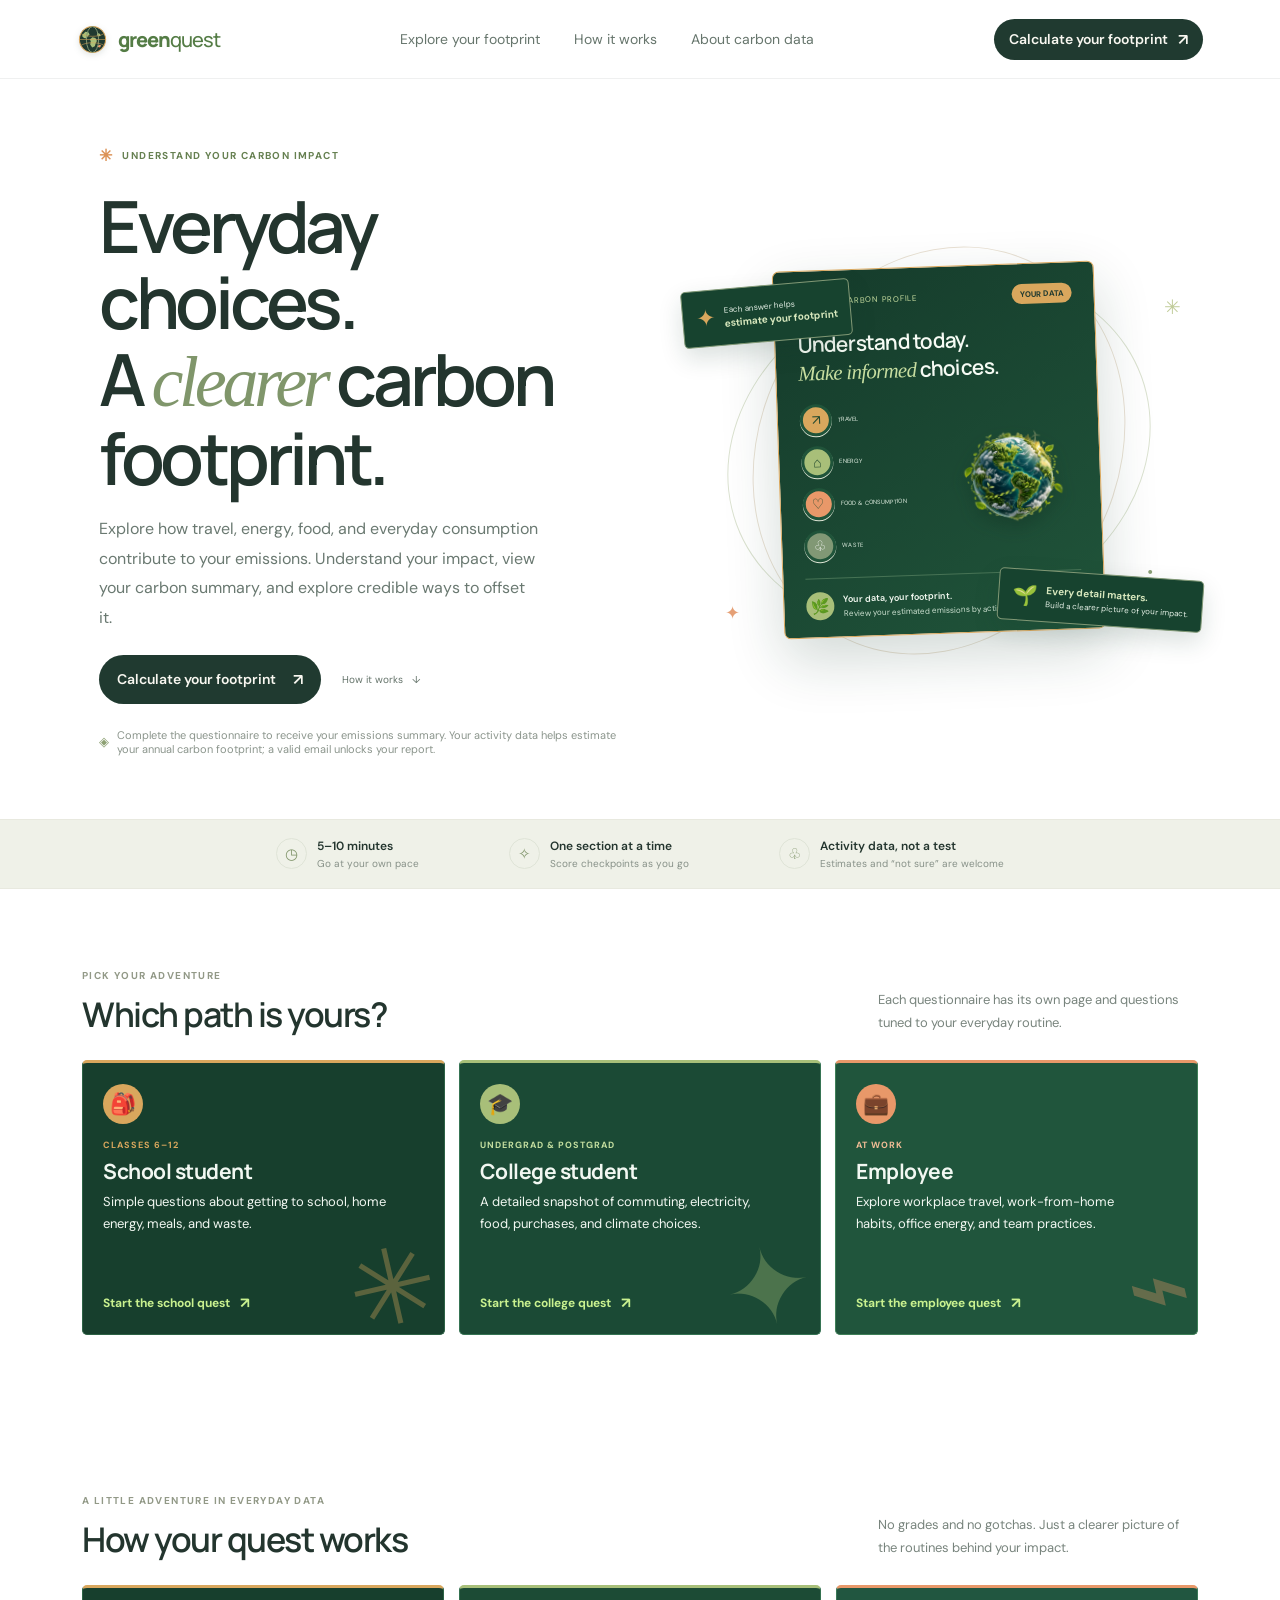
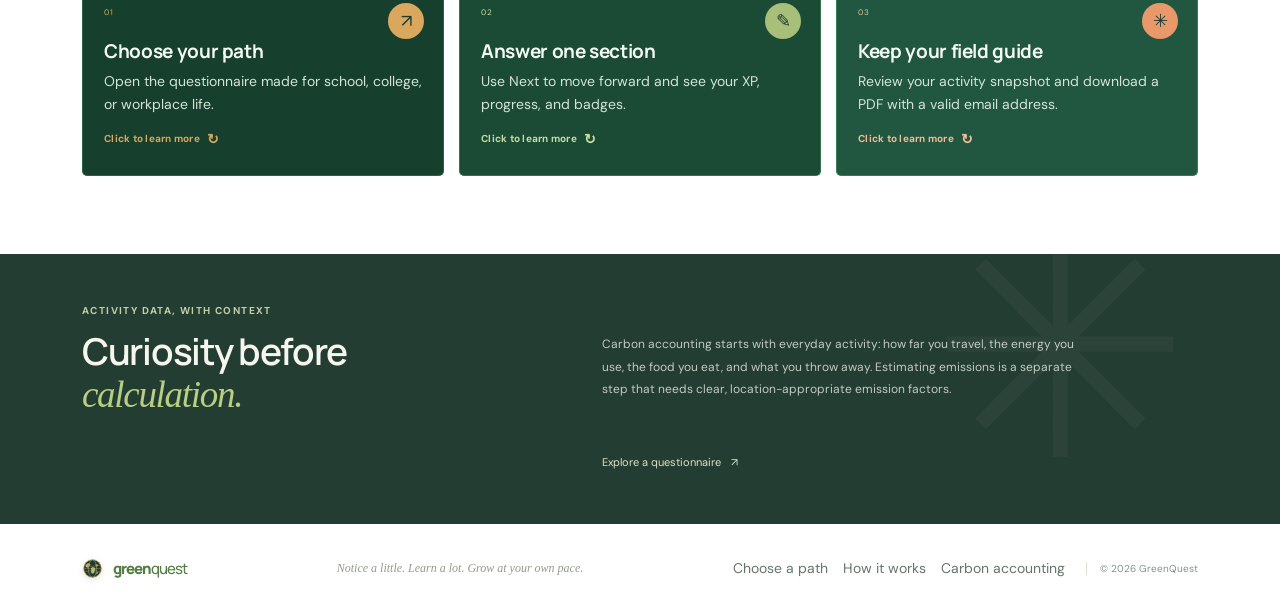
==== index.html @ f72f17bc "Initial GreenQuest website" ====
<!doctype html>
<html lang="en">
  <head>
    <meta charset="UTF-8" />
    <meta name="viewport" content="width=device-width, initial-scale=1.0" />
    <meta name="theme-color" content="#ffffff" />
    <meta name="description" content="Explore your everyday climate habits with a gamified carbon accounting questionnaire for students and employees." />
    <title>GreenQuest — pick your path</title>
    <link rel="preconnect" href="https://fonts.googleapis.com" />
    <link rel="preconnect" href="https://fonts.gstatic.com" crossorigin />
    <link href="https://fonts.googleapis.com/css2?family=DM+Sans:wght@400;500;600;700&family=Manrope:wght@400;500;600;700;800&display=swap" rel="stylesheet" />
    <link rel="stylesheet" href="styles.css" />
  </head>
  <body>
    <header class="site-header">
      <a class="brand" href="#home" aria-label="GreenQuest home"><span class="brand-mark" aria-hidden="true"><svg class="brand-earth" viewBox="0 0 36 36" focusable="false"><circle cx="18" cy="18" r="15.2" fill="#203a30" stroke="#d9a75d" stroke-width="1.2"/><path d="M6.3 12.5 9.8 9l3.4.6 1.5 2.6-2.1 1.7-1.4 3-3.1-.5-2.1-2.2zM15.1 17.8l2.8-2.5 3.5 1 1.8 3.4-1.3 2.2-1.2 4-3.1 1.3-2.3-3.3.7-3.2zM23.6 10.4l2.9.9 1 2.4-2.5.8-1.8-1.7z" fill="#a8bf79"/><path d="m25.1 24.1 2.9.6-1.2 2.5-2.8-.4z" fill="#e89869"/><ellipse cx="18" cy="18" rx="7.1" ry="15" fill="none" stroke="#819875" stroke-width="1.15"/><path d="M3 18h30M5.1 11.6c7.9 3.6 17.9 3.6 25.8 0M5.1 24.4c7.9-3.6 17.9-3.6 25.8 0" fill="none" stroke="#d9a75d" stroke-width=".8" opacity=".78"/></svg></span><span>green<span class="brand-light">quest</span></span></a>
      <button class="menu-toggle" type="button" aria-label="Open menu" aria-expanded="false"><span></span><span></span></button>
      <nav class="main-nav" aria-label="Main navigation"><a href="#paths">Explore your footprint</a><a href="#how-it-works">How it works</a><a href="#about-data">About carbon data</a></nav>
      <a class="button button-dark button-small header-cta" href="#paths">Calculate your footprint <span aria-hidden="true">↗</span></a>
    </header>

    <main id="home">
      <section class="hero section-wrap">
        <div class="hero-copy">
          <div class="eyebrow"><span class="eyebrow-spark">✳</span> UNDERSTAND YOUR CARBON IMPACT</div>
          <h1>Everyday choices.<br />A <span>clearer</span> carbon footprint.</h1>
          <p class="hero-description">Explore how travel, energy, food, and everyday consumption contribute to your emissions. Understand your impact, view your carbon summary, and explore credible ways to offset it.</p>
          <div class="hero-actions"><a class="button button-dark" href="#paths">Calculate your footprint <span aria-hidden="true">↗</span></a><a class="text-link" href="#how-it-works">How it works <span aria-hidden="true">↓</span></a></div>
          <div class="privacy-note"><span aria-hidden="true">◈</span><span>Complete the questionnaire to receive your emissions summary. Your activity data helps estimate your annual carbon footprint; a valid email unlocks your report.</span></div>
        </div>
        <div class="hero-art" aria-label="GreenQuest carbon profile with a green Earth illustration">
          <div class="art-orbit orbit-one"></div><div class="art-orbit orbit-two"></div>
          <div class="quest-preview">
            <div class="preview-top"><span class="preview-level"><span class="level-icon">✳</span> YOUR CARBON PROFILE</span><span class="preview-xp">YOUR DATA</span></div>
            <div class="preview-title">Understand today.<br /><em>Make informed</em> choices.</div>
            <div class="preview-map"><img class="hero-earth-image" src="assets/greenquest-earth-footprint.png" alt="A green Earth with a trail of leaf-shaped footprints" /><div class="map-line"></div><div class="map-stop stop-one"><span>↗</span><small>TRAVEL</small></div><div class="map-stop stop-two"><span>⌂</span><small>ENERGY</small></div><div class="map-stop stop-three"><span>♡</span><small>FOOD & CONSUMPTION</small></div><div class="map-stop stop-four"><span>♧</span><small>WASTE</small></div></div>
            <div class="preview-footer"><span class="preview-avatar">🌿</span><span><strong>Your data, your footprint.</strong><small>Review your estimated emissions by activity.</small></span><span class="preview-arrow">→</span></div>
          </div>
          <div class="floating-note note-top"><span class="note-spark">✦</span><span>Each answer helps<br /><strong>estimate your footprint</strong></span></div>
          <div class="floating-note note-bottom"><span class="note-leaf">🌱</span><span><strong>Every detail matters.</strong><br />Build a clearer picture of your impact.</span></div>
          <span class="art-star star-a">✳</span><span class="art-star star-b">✦</span><span class="art-star star-c">·</span>
        </div>
      </section>

      <section class="quick-facts"><div><span class="fact-icon">◷</span><span><strong>5–10 minutes</strong><small>Go at your own pace</small></span></div><div><span class="fact-icon">✧</span><span><strong>One section at a time</strong><small>Score checkpoints as you go</small></span></div><div><span class="fact-icon">♧</span><span><strong>Activity data, not a test</strong><small>Estimates and “not sure” are welcome</small></span></div></section>

      <section class="audience-section section-wrap" id="paths">
        <div class="section-heading"><div><div class="eyebrow eyebrow-muted">PICK YOUR ADVENTURE</div><h2>Which path is yours?</h2></div><p>Each questionnaire has its own page and questions tuned to your everyday routine.</p></div>
        <div class="audience-grid">
          <a class="audience-card audience-school" href="school.html"><span class="audience-icon">🎒</span><span class="audience-kicker">CLASSES 6–12</span><h3>School student</h3><p>Simple questions about getting to school, home energy, meals, and waste.</p><span class="audience-link">Start the school quest <b>↗</b></span><span class="audience-doodle">✳</span></a>
          <a class="audience-card audience-college" href="college.html"><span class="audience-icon">🎓</span><span class="audience-kicker">UNDERGRAD & POSTGRAD</span><h3>College student</h3><p>A detailed snapshot of commuting, electricity, food, purchases, and climate choices.</p><span class="audience-link">Start the college quest <b>↗</b></span><span class="audience-doodle">✦</span></a>
          <a class="audience-card audience-employee" href="employee.html"><span class="audience-icon">💼</span><span class="audience-kicker">AT WORK</span><h3>Employee</h3><p>Explore workplace travel, work-from-home habits, office energy, and team practices.</p><span class="audience-link">Start the employee quest <b>↗</b></span><span class="audience-doodle">⌁</span></a>
        </div>
        
      </section>

      <section class="how-section section-wrap" id="how-it-works">
        <div class="section-heading"><div><div class="eyebrow eyebrow-muted">A LITTLE ADVENTURE IN EVERYDAY DATA</div><h2>How your quest works</h2></div><p>No grades and no gotchas. Just a clearer picture of the routines behind your impact.</p></div>
        <div class="how-grid"><button class="how-card" type="button" aria-expanded="false" aria-label="Choose your path. Show more details." data-front-label="Choose your path. Show more details." data-back-label="Choose your path. Return to overview."><span class="how-card-inner"><span class="how-card-face how-card-front"><span class="how-number">01</span><span class="how-illustration how-transport">↗</span><strong class="how-card-title">Choose your path</strong><span class="how-card-description">Open the questionnaire made for school, college, or workplace life.</span><span class="how-card-hint">Click to learn more <b aria-hidden="true">↻</b></span></span><span class="how-card-face how-card-back" aria-hidden="true"><span class="how-number">01 · YOUR ROUTE</span><strong class="how-card-title">A quest for your routine</strong><span class="how-card-description">Choose the school, college, or employee path that fits you. Each one uses examples from that part of everyday life.</span><span class="how-card-hint">Click to flip back <b aria-hidden="true">↻</b></span></span></span></button><button class="how-card" type="button" aria-expanded="false" aria-label="Answer one section. Show more details." data-front-label="Answer one section. Show more details." data-back-label="Answer one section. Return to overview."><span class="how-card-inner"><span class="how-card-face how-card-front"><span class="how-number">02</span><span class="how-illustration how-data">✎</span><strong class="how-card-title">Answer one section</strong><span class="how-card-description">Use Next to move forward and see your XP, progress, and badges.</span><span class="how-card-hint">Click to learn more <b aria-hidden="true">↻</b></span></span><span class="how-card-face how-card-back" aria-hidden="true"><span class="how-number">02 · YOUR PACE</span><strong class="how-card-title">One step at a time</strong><span class="how-card-description">Answer a section, then press Next to see your progress and XP. Estimates and “not sure” answers are welcome.</span><span class="how-card-hint">Click to flip back <b aria-hidden="true">↻</b></span></span></span></button><button class="how-card" type="button" aria-expanded="false" aria-label="Keep your field guide. Show more details." data-front-label="Keep your field guide. Show more details." data-back-label="Keep your field guide. Return to overview."><span class="how-card-inner"><span class="how-card-face how-card-front"><span class="how-number">03</span><span class="how-illustration how-badge">✳</span><strong class="how-card-title">Keep your field guide</strong><span class="how-card-description">Review your activity snapshot and download a PDF with a valid email address.</span><span class="how-card-hint">Click to learn more <b aria-hidden="true">↻</b></span></span><span class="how-card-face how-card-back" aria-hidden="true"><span class="how-number">03 · YOUR SUMMARY</span><strong class="how-card-title">Your answers, in one place</strong><span class="how-card-description">Review your section details, tracked emissions subtotal, and GreenQuest badge. Enter a valid email in the final section to unlock the PDF download.</span><span class="how-card-hint">Click to flip back <b aria-hidden="true">↻</b></span></span></span></button></div>
      </section>

      <section class="why-section" id="about-data"><div class="why-inner section-wrap"><div><div class="eyebrow eyebrow-light">ACTIVITY DATA, WITH CONTEXT</div><h2>Curiosity before<br /><em>calculation.</em></h2></div><p>Carbon accounting starts with everyday activity: how far you travel, the energy you use, the food you eat, and what you throw away. Estimating emissions is a separate step that needs clear, location-appropriate emission factors.</p><a class="why-link" href="school.html">Explore a questionnaire <span>↗</span></a></div></section>
    </main>

    <footer class="site-footer"><a class="brand footer-brand" href="#home"><span class="brand-mark" aria-hidden="true"><svg class="brand-earth" viewBox="0 0 36 36" focusable="false"><circle cx="18" cy="18" r="15.2" fill="#203a30" stroke="#d9a75d" stroke-width="1.2"/><path d="M6.3 12.5 9.8 9l3.4.6 1.5 2.6-2.1 1.7-1.4 3-3.1-.5-2.1-2.2zM15.1 17.8l2.8-2.5 3.5 1 1.8 3.4-1.3 2.2-1.2 4-3.1 1.3-2.3-3.3.7-3.2zM23.6 10.4l2.9.9 1 2.4-2.5.8-1.8-1.7z" fill="#a8bf79"/><path d="m25.1 24.1 2.9.6-1.2 2.5-2.8-.4z" fill="#e89869"/><ellipse cx="18" cy="18" rx="7.1" ry="15" fill="none" stroke="#819875" stroke-width="1.15"/><path d="M3 18h30M5.1 11.6c7.9 3.6 17.9 3.6 25.8 0M5.1 24.4c7.9-3.6 17.9-3.6 25.8 0" fill="none" stroke="#d9a75d" stroke-width=".8" opacity=".78"/></svg></span><span>green<span class="brand-light">quest</span></span></a><span class="footer-note">Notice a little. Learn a lot. Grow at your own pace.</span><div class="footer-links"><a href="#paths">Choose a path</a><a href="#how-it-works">How it works</a><a href="#about-data">Carbon accounting</a></div><span class="copyright">© 2026 GreenQuest</span></footer>
    <script src="home.js"></script>
  </body>
</html>
---- styles.css ----
:root{--ink:#23352e;--muted:#718078;--deep:#203a30;--green:#b8ce83;--paper:#ffffff;--line:#e1e4d9;--orange:#dc9256;--sans:'DM Sans',sans-serif;--display:'Manrope','DM Sans',sans-serif;--serif:Georgia,'Times New Roman',serif}*{box-sizing:border-box}html{scroll-behavior:smooth;scroll-padding-top:85px}body{margin:0;background:var(--paper);color:var(--ink);font-family:var(--sans);-webkit-font-smoothing:antialiased}a{color:inherit;text-decoration:none}button,input{font:inherit}button{color:inherit}.sr-only{position:absolute;width:1px;height:1px;padding:0;margin:-1px;overflow:hidden;clip:rect(0,0,0,0);white-space:nowrap;border:0}[hidden]{display:none!important}.site-header{height:79px;border-bottom:1px solid #23352e12;display:flex;align-items:center;padding:0 max(calc((100vw - 1180px)/2),6vw);gap:42px;position:sticky;top:0;z-index:20;background:#ffffffed;backdrop-filter:blur(14px)}.brand{font-family:var(--display);color:#547c45;font-weight:800;display:inline-flex;align-items:center;gap:10px;font-size:20px;letter-spacing:-1px;white-space:nowrap}.brand-light{font-weight:500;color:#547c45}.brand-mark{width:21px;height:21px;display:grid;grid-template-columns:1fr 1fr;grid-template-rows:1fr 1fr;gap:3px;transform:rotate(-8deg)}.brand-mark span{display:block;background:#d9a75d;border-radius:2px 7px 2px 7px}.brand-mark span:nth-child(2){background:#a8bf79;border-radius:7px 2px 7px 2px}.brand-mark span:nth-child(3){background:#e89869;border-radius:7px 2px 7px 2px}.brand-mark span:nth-child(4){background:#819875;border-radius:2px 7px 2px 7px}.main-nav{display:flex;align-items:center;gap:34px;margin:0 auto}.main-nav a,.footer-links a{font-size:12px;color:#66756c;transition:color .2s}.main-nav a:hover,.footer-links a:hover{color:#bc7543}.button{display:inline-flex;gap:17px;align-items:center;justify-content:center;border-radius:999px;padding:14px 21px;font-size:12px;font-weight:600;cursor:pointer;transition:transform .2s,box-shadow .2s;border:0;white-space:nowrap}.button:hover{transform:translateY(-2px);box-shadow:0 8px 18px #20332e25}.button-dark{background:#203a30;color:#f8f7f0}.button-dark span{font-size:16px}.button-small{font-size:11px;padding:10px 15px;gap:10px}.menu-toggle{display:none}.section-wrap{max-width:1180px;margin:auto;padding-left:32px;padding-right:32px}.hero{padding-top:66px;padding-bottom:63px;min-height:568px;display:grid;grid-template-columns:1fr .95fr;align-items:center;gap:54px}.hero-copy{padding-left:17px}.eyebrow{display:flex;align-items:center;gap:9px;font-size:9px;letter-spacing:1.4px;color:#668051;font-weight:700}.eyebrow-spark{font-size:16px;color:#dc9256}.hero h1{font-family:var(--display);font-size:clamp(54px,6vw,72px);line-height:1.06;letter-spacing:-4.3px;margin:22px 0 18px;font-weight:600}.hero h1 span,.results-top h2 em{font-family:var(--serif);font-weight:400;font-style:italic;color:#80966b}.hero-description{font-size:13px;line-height:1.85;color:#6a7971;max-width:440px;margin:0 0 22px}.pathway-label{font-size:10px;color:#7a867b;font-weight:600;margin:0 0 9px}.pathway{display:flex;gap:9px;margin-bottom:20px}.pathway-option{border:1px solid #dfe3d8;background:#fbfbf7;color:#78827b;display:flex;align-items:center;text-align:left;gap:9px;border-radius:5px;padding:8px 14px 8px 10px;cursor:pointer;transition:all .2s;min-width:139px}.pathway-option:hover{border-color:#a9ba91}.pathway-option .pathway-emoji{font-size:19px}.pathway-option strong,.pathway-option small{display:block}.pathway-option strong{font-size:10px;color:#556359}.pathway-option small{font-size:8px;color:#89948b;margin-top:3px}.pathway-option.is-active{background:#e9efde;border-color:#cbd8b9;box-shadow:0 2px 6px #596b3c0c}.pathway-option.is-active strong{color:#364a38}.hero-actions{display:flex;align-items:center;gap:21px}.hero-actions .button{padding:14px 18px}.text-link{font-size:10px;color:#64736a}.text-link span{margin-left:6px}.privacy-note{display:flex;align-items:center;gap:8px;margin-top:24px;font-size:9px;color:#8b958c}.privacy-note>span:first-child{font-size:13px;color:#8da073}.hero-art{position:relative;display:flex;align-items:center;justify-content:center;min-height:420px}.art-orbit{position:absolute;border:1px solid #dbe2d0;border-radius:50%;transform:rotate(-20deg)}.orbit-one{height:351px;width:432px}.orbit-two{height:421px;width:358px;transform:rotate(28deg);border-color:#e9e1d4}.quest-preview{z-index:1;position:relative;background:#fffefa;width:322px;border:1px solid #ebece3;border-radius:7px;padding:20px 22px 17px;box-shadow:0 18px 55px #44504512;transform:rotate(-2deg)}.preview-top{display:flex;align-items:center;justify-content:space-between}.preview-level{display:flex;align-items:center;gap:6px;color:#8b958a;font-size:8px;letter-spacing:.75px}.level-icon{font-size:14px;color:#d79957}.preview-xp{background:#eef2e7;color:#75865f;border-radius:99px;padding:5px 8px;font-size:8px;font-weight:700}.preview-title{font-family:var(--display);font-size:21px;line-height:1.32;letter-spacing:-.75px;margin:20px 0 14px;font-weight:600}.preview-title em{font-family:var(--serif);font-weight:400;color:#80966b}.preview-map{height:177px;position:relative}.map-line{position:absolute;top:25px;bottom:26px;left:30px;width:2px;background:repeating-linear-gradient(to bottom,#bcc9a5 0 5px,transparent 5px 10px);transform:rotate(15deg)}.map-stop{position:absolute;display:flex;align-items:center;gap:9px}.map-stop span{width:32px;height:32px;border-radius:50%;display:grid;place-items:center;background:#e9eedf;color:#72875f;font-size:14px;border:3px solid #fffefa;box-shadow:0 1px 0 #dfe5d5}.map-stop small{color:#859084;font-size:7px;letter-spacing:.8px}.stop-one{left:16px;top:4px}.stop-two{left:95px;top:44px}.stop-two span{background:#f1ead7;color:#b18a54}.stop-three{left:24px;top:91px}.stop-three span{background:#f3e5db;color:#bd8360}.stop-four{left:105px;top:135px}.stop-four span{background:#e1eeea;color:#698c79}.preview-footer{border-top:1px solid #eff0e9;padding-top:13px;display:flex;align-items:center;gap:9px}.preview-avatar{width:28px;height:28px;border-radius:50%;background:#eff2e7;display:grid;place-items:center;font-size:15px}.preview-footer strong,.preview-footer small{display:block}.preview-footer strong{font-size:9px;font-weight:600}.preview-footer small{font-size:8px;color:#929b92;margin-top:3px}.preview-arrow{margin-left:auto;color:#82956a;font-size:17px}.floating-note{position:absolute;z-index:2;display:flex;align-items:center;gap:9px;border:1px solid #edf0e5;border-radius:5px;background:#fffefa;padding:10px 13px;color:#78847a;font-size:8px;line-height:1.5;box-shadow:0 8px 20px #4b594a0b}.floating-note strong{font-size:10px;color:#34483b}.note-top{top:45px;left:1px;transform:rotate(-5deg)}.note-spark{font-size:23px;color:#dda05a}.note-bottom{right:-5px;bottom:34px;transform:rotate(4deg)}.note-leaf{font-size:20px}.art-star{position:absolute;color:#c1cc9a}.star-a{font-size:20px;right:17px;top:54px}.star-b{font-size:18px;left:44px;bottom:35px;color:#e6a177}.star-c{font-size:34px;right:45px;bottom:66px;color:#8ca278}.quick-facts{border-top:1px solid #e8e9df;border-bottom:1px solid #e8e9df;background:#eff1e8;display:flex;justify-content:center;gap:clamp(24px,7vw,105px);padding:18px 24px}.quick-facts>div{display:flex;align-items:center;gap:10px}.fact-icon{width:31px;height:31px;border:1px solid #dfe4d7;border-radius:50%;display:grid;place-items:center;color:#81956b;font-size:15px}.quick-facts strong,.quick-facts small{display:block}.quick-facts strong{font-size:10px;font-weight:600}.quick-facts small{font-size:8px;color:#879188;margin-top:3px}.how-section{padding-top:83px;padding-bottom:78px}.section-heading{display:flex;align-items:end;justify-content:space-between;margin-bottom:23px;gap:30px}.eyebrow-muted{font-size:9px;color:#929987}.section-heading h2{font-family:var(--display);font-size:34px;letter-spacing:-1.5px;font-weight:600;margin:9px 0 0}.section-heading>p{max-width:320px;font-size:11px;line-height:1.8;color:#78847d;margin:0 0 2px}.how-grid{display:grid;grid-template-columns:repeat(3,1fr);gap:15px}.how-card{position:relative;min-height:187px;padding:21px 21px 20px;background:#fffefa;border:1px solid #ebede5;border-radius:5px;overflow:hidden}.how-number{font-size:8px;letter-spacing:1px;color:#9ba596}.how-illustration{position:absolute;top:15px;right:19px;width:36px;height:36px;border-radius:50%;display:grid;place-items:center;font-size:18px;background:#eff2e7;color:#7b9264}.how-data{background:#f4e9dc;color:#b57c4f}.how-badge{background:#e9e4ef;color:#8a78a4}.how-card h3{font-family:var(--display);font-size:15px;letter-spacing:-.3px;margin:25px 0 7px}.how-card p{font-size:10px;line-height:1.7;color:#79847c;margin:0;max-width:270px}.quest-section{padding-top:78px;padding-bottom:75px;scroll-margin-top:75px}.quest-heading{display:flex;align-items:end;justify-content:space-between;gap:20px;margin-bottom:18px}.quest-heading h2{font-family:var(--display);font-weight:600;font-size:32px;letter-spacing:-1.2px;margin:8px 0 4px}.quest-heading p{font-size:11px;color:#7b867e;margin:0}.reset-link{border:0;background:none;color:#77847b;font-size:10px;cursor:pointer;padding:9px}.reset-link:hover{color:#b87544}.reset-link span{font-size:14px;margin-left:5px}.quest-stats{display:flex;gap:10px;margin-bottom:14px}.stat-pill{background:#fffefa;border:1px solid #eaede4;border-radius:5px;padding:9px 13px;display:flex;align-items:center;gap:9px;min-width:115px}.stat-icon{width:25px;height:25px;display:grid;place-items:center;border-radius:50%;background:#f2ead8;color:#bb8d50;font-size:13px}.stat-icon-green{background:#e8eedf;color:#849565}.stat-icon-peach{background:#f4e5db;color:#bd8464}.stat-pill strong,.stat-pill small{display:block}.stat-pill strong{font-size:10px}.stat-pill small{font-size:8px;color:#8b958c;margin-top:2px}.overall-progress{margin-bottom:18px}.overall-progress-label{display:flex;justify-content:space-between;font-size:9px;color:#839087;margin-bottom:6px}.overall-progress-label strong{color:#668052}.progress-track{height:6px;background:#e7eae0;border-radius:99px;overflow:hidden}.progress-track span{display:block;height:100%;width:0;background:#9bb57e;border-radius:99px;transition:width .25s}.quest-layout{display:grid;grid-template-columns:207px 1fr;gap:15px;align-items:start}.stage-sidebar,.stage-panel{background:#fffefa;border:1px solid #e9ece3;border-radius:5px}.stage-sidebar{padding:17px 13px;position:sticky;top:95px}.sidebar-label,.stage-overline,.card-kicker{font-size:8px;letter-spacing:1px;color:#8a9588;font-weight:700}.stage-list{display:flex;flex-direction:column;gap:5px;margin-top:12px}.stage-tab{width:100%;display:flex;align-items:center;gap:9px;text-align:left;border:0;background:transparent;border-radius:4px;padding:9px 7px;color:#78847c;font-size:9px;cursor:pointer;transition:all .2s}.stage-tab:hover{background:#f5f6ef}.stage-tab.active{background:#eaf0e1;color:#334a37;font-weight:600}.stage-tab.complete .stage-tab-icon{background:#8fa676;color:white}.stage-tab-icon{width:25px;height:25px;flex:none;border-radius:50%;display:grid;place-items:center;background:#f0f2ea;color:#849278;font-size:11px}.stage-tab-copy{flex:1}.stage-tab-copy small{display:block;font-size:7px;color:#a0a89d;margin-top:3px;font-weight:400}.stage-check{color:#82966d;font-size:12px}.sidebar-tip{display:flex;gap:8px;background:#f4f2e8;border-radius:4px;padding:10px;margin-top:17px}.sidebar-tip>span{font-size:14px}.sidebar-tip p{font-size:8px;line-height:1.5;color:#829087;margin:0}.sidebar-tip strong{color:#5d6c5f}.stage-main{min-width:0}.stage-panel{padding:21px 23px;min-height:310px}.stage-panel-head{display:flex;justify-content:space-between;gap:15px;align-items:start;margin-bottom:17px}.stage-panel-head h3{font-family:var(--display);font-size:22px;letter-spacing:-.7px;margin:6px 0 4px}.stage-panel-head p{font-size:9px;line-height:1.65;color:#7c887f;margin:0;max-width:500px}.stage-count-badge{white-space:nowrap;background:#f2f3ec;border-radius:99px;padding:7px 10px;font-size:8px;color:#77836f}.question-grid{display:grid;grid-template-columns:1fr 1fr;gap:11px}.question-card{background:#f8f8f3;border:1px solid #eff0e9;border-radius:4px;padding:12px 12px 11px;min-width:0}.question-heading{display:flex;gap:7px;align-items:flex-start;margin-bottom:8px}.question-number{width:18px;height:18px;flex:none;border-radius:50%;display:grid;place-items:center;background:#e9eedf;color:#72865d;font-size:8px;font-weight:700}.question-heading h4{font-size:9px;line-height:1.45;margin:2px 0 0;font-weight:600}.question-help{font-size:8px;line-height:1.5;color:#929b91;margin:-3px 0 8px 25px}.answer-options{display:flex;flex-wrap:wrap;gap:5px;margin-left:25px}.answer-option{border:1px solid #e2e6da;background:#fffefa;border-radius:99px;padding:6px 8px;font-size:8px;color:#748078;cursor:pointer;transition:all .15s}.answer-option:hover{border-color:#9eaf8b}.answer-option[aria-pressed=true]{background:#e7eedb;border-color:#b9c9a5;color:#3c573d}.answer-option.multi[aria-pressed=true]{background:#e5ede8;border-color:#b3ccc0;color:#35594a}.number-wrap{margin-left:25px;display:flex;align-items:center;gap:7px}.number-wrap input{width:min(155px,70%);height:31px;border:1px solid #e2e6dc;border-radius:3px;background:#fffefa;padding:0 9px;color:#354a3d;font-size:10px;outline:none}.number-wrap input:focus{border-color:#9eaf8b;box-shadow:0 0 0 2px #dbe6cf}.number-unit{font-size:8px;color:#89948b}.number-hint{font-size:7px;color:#a0a89f;margin-left:auto}.quest-navigation{display:flex;align-items:center;justify-content:space-between;padding:12px 2px}.quest-navigation>span{font-size:8px;letter-spacing:1px;color:#8a968b}.quest-navigation .button{font-size:9px;padding:10px 14px;gap:10px}.button-quiet{background:#edf0e7;color:#52624f}.button-quiet:disabled{opacity:.4;cursor:default;transform:none;box-shadow:none}.data-note{display:flex;gap:10px;align-items:flex-start;background:#eff1e9;border:1px solid #e4e8dd;border-radius:4px;padding:12px 14px;margin-top:5px}.data-note-icon{color:#82976d;font-size:15px}.data-note p{font-size:9px;line-height:1.65;color:#748078;margin:0}.data-note strong{color:#435448}.results-section{padding-top:75px;padding-bottom:82px}.results-top{text-align:center;margin-bottom:22px}.results-top .eyebrow{justify-content:center}.results-top h2{font-family:var(--display);font-size:48px;line-height:1.04;letter-spacing:-2.4px;font-weight:600;margin:13px 0 9px}.results-top h2 em{color:#80966b}.results-top p{max-width:440px;margin:0 auto;color:#78847d;font-size:11px;line-height:1.75}.result-award{max-width:670px;margin:0 auto 15px;position:relative;display:flex;align-items:center;gap:13px;padding:13px 17px;background:#edf1e5;border:1px solid #e0e8d6;border-radius:5px;overflow:hidden}.award-medal{width:37px;height:37px;border-radius:50%;background:#dbe5cb;color:#758c5e;display:grid;place-items:center;font-size:21px}.award-overline,.result-award strong,.result-award small{display:block;position:relative;z-index:1}.award-overline{font-size:7px;letter-spacing:1.1px;color:#84916e}.result-award strong{font-family:var(--display);font-size:14px;margin:3px 0 2px}.result-award small{font-size:8px;color:#7e8a7d}.award-confetti{font-size:62px;color:#e1e8d4;position:absolute;right:14px;top:-15px}.result-grid{display:grid;grid-template-columns:1.2fr .8fr;gap:13px;max-width:850px;margin:0 auto}.result-card{background:#fffefa;border:1px solid #e9ece3;border-radius:5px;padding:17px 18px}.result-card-heading{display:flex;align-items:center;gap:9px;margin-bottom:12px}.result-icon{width:31px;height:31px;display:grid;place-items:center;border-radius:50%;background:#f3e8d9;color:#b78150;font-size:17px}.result-icon-green{background:#e8efdf;color:#789364}.card-kicker{font-size:7px}.result-card h3,.accounting-note h3{font-family:var(--display);font-size:14px;letter-spacing:-.3px;margin:4px 0 0}.answer-summary{display:flex;flex-direction:column;gap:10px}.summary-group{border-top:1px solid #f0f1ea;padding-top:9px}.summary-group:first-child{border-top:0;padding-top:0}.summary-group h4{font-size:8px;letter-spacing:.6px;color:#788868;margin:0 0 6px;text-transform:uppercase}.summary-list{list-style:none;padding:0;margin:0;display:grid;grid-template-columns:1fr 1fr;gap:5px 13px}.summary-list li{font-size:8px;line-height:1.45;color:#7c887f}.summary-list li strong{color:#47574d;font-weight:600}.snapshot-empty{font-size:9px;line-height:1.6;color:#8a948c}.next-intro{font-size:9px;line-height:1.65;color:#7e8980;margin:0 0 10px}.result-next ul{list-style:none;margin:0;padding:0;display:flex;flex-direction:column;gap:8px}.result-next li{display:flex;align-items:flex-start;gap:7px;font-size:9px;line-height:1.55;color:#58685e}.result-next li:before{content:'✳';color:#9aae77;font-size:11px;flex:none}.next-note{font-size:8px;line-height:1.5;color:#8d988e;background:#f4f5ee;padding:8px 9px;margin-top:11px;border-radius:3px}.accounting-note{max-width:850px;margin:13px auto 0;background:#f0f1e9;border:1px solid #e6e9df;border-radius:5px;padding:15px 17px;display:flex;gap:12px;align-items:flex-start}.accounting-icon{width:30px;height:30px;flex:none;border-radius:50%;background:#e2e8d8;color:#71875f;display:grid;place-items:center;font-family:var(--serif);font-size:17px}.accounting-note h3{font-size:12px;margin:4px 0 5px}.accounting-note p{font-size:8px;line-height:1.7;color:#79867c;margin:0}.accounting-note p strong{color:#435448}.result-actions{display:flex;justify-content:center;gap:9px;margin:17px auto 0}.result-actions .button{font-size:9px;padding:11px 15px}.button-outline{background:transparent;border:1px solid #dce2d5;color:#516350}.privacy-footnote{text-align:center;font-size:8px;color:#929b92;margin:11px 0 0}.why-section{background:#243d33;color:#f6f6ef;overflow:hidden;position:relative}.why-section:after{content:'✳';font-size:310px;color:#ffffff08;position:absolute;right:7%;top:-105px;pointer-events:none}.why-inner{min-height:270px;display:grid;grid-template-columns:.9fr 1.1fr;align-items:center;gap:33px;position:relative;padding-top:45px;padding-bottom:45px}.eyebrow-light{color:#c1d2a5}.why-inner h2{font-family:var(--display);font-size:37px;line-height:1.15;letter-spacing:-1.3px;font-weight:600;margin:13px 0}.why-inner h2 em{font-family:var(--serif);color:#b8ce83;font-weight:400}.why-inner>p{font-size:10px;line-height:1.9;color:#c1cbc1;max-width:490px;margin:0}.why-link{grid-column:2;color:#d9e4ca;font-size:9px;margin-top:-22px}.why-link span{margin-left:7px}.site-footer{min-height:89px;max-width:1180px;padding:20px 32px;margin:auto;display:flex;align-items:center;gap:21px}.footer-brand{font-size:15px}.footer-brand .brand-mark{width:17px;height:17px}.footer-note{font-family:var(--serif);font-style:italic;font-size:10px;color:#93998f;margin:0 auto}.footer-links{display:flex;gap:15px}.footer-links a,.copyright{font-size:8px}.copyright{border-left:1px solid #deded5;padding-left:13px;color:#849087;white-space:nowrap}.toast{position:fixed;bottom:21px;left:50%;transform:translate(-50%,20px);opacity:0;pointer-events:none;background:#243d33;color:#fff;border-radius:99px;padding:11px 16px;font-size:10px;z-index:30;transition:all .25s;box-shadow:0 9px 25px #20332e33}.toast.visible{opacity:1;transform:translate(-50%,0)}
@media(min-width:1440px){.site-header{padding-left:calc((100vw - 1180px)/2);padding-right:calc((100vw - 1180px)/2)}}
@media(max-width:900px){.site-header{padding-left:25px;padding-right:25px;gap:22px}.main-nav{gap:18px}.hero{gap:20px}.hero-copy{padding-left:0}.hero h1{font-size:58px}.hero-art{transform:scale(.88)}.quest-layout{grid-template-columns:180px 1fr}.stage-panel{padding:18px}.question-grid{grid-template-columns:1fr}.quick-facts{gap:28px}.footer-note{display:none}.footer-brand{margin-right:auto}}
@media(max-width:680px){html{scroll-padding-top:68px}.site-header{height:67px;padding:0 18px;justify-content:space-between}.brand{font-size:17px}.menu-toggle{display:flex;width:35px;height:35px;border:1px solid #e3e5dc;border-radius:50%;align-items:center;justify-content:center;flex-direction:column;gap:5px;background:transparent;margin-left:auto}.menu-toggle span{width:13px;height:1.5px;background:#314139}.main-nav{position:absolute;top:66px;left:0;right:0;background:var(--paper);border-bottom:1px solid var(--line);padding:17px 21px;display:none;align-items:flex-start;gap:17px;flex-direction:column}.main-nav.open{display:flex}.main-nav a{font-size:11px}.header-cta{font-size:9px;padding:9px 11px;gap:7px;margin-left:2px}.section-wrap{padding-left:20px;padding-right:20px}.hero{padding-top:43px;padding-bottom:39px;grid-template-columns:1fr;gap:9px}.hero-copy{padding:0}.hero h1{font-size:53px;letter-spacing:-3.1px;margin:16px 0 13px}.hero-description{font-size:11px;line-height:1.8}.pathway-label{font-size:9px}.pathway-option{min-width:130px}.hero-actions{gap:15px}.hero-actions .button{padding:12px 15px;font-size:10px}.text-link{font-size:9px}.privacy-note{font-size:8px;margin-top:17px}.hero-art{min-height:355px;transform:scale(.85);margin:-10px -25px -14px}.orbit-one{width:372px;height:315px}.orbit-two{height:376px;width:307px}.quest-preview{width:300px;padding:18px 19px 15px}.preview-title{font-size:19px}.note-top{left:-5px;top:31px}.note-bottom{right:-7px;bottom:23px}.quick-facts{display:grid;grid-template-columns:1fr 1fr;gap:15px 14px;padding:16px 21px}.quick-facts>div{gap:8px}.fact-icon{height:27px;width:27px;font-size:12px}.quick-facts strong{font-size:9px}.quick-facts small{font-size:7px;line-height:1.4}.how-section{padding-top:62px;padding-bottom:58px}.section-heading{align-items:flex-start;flex-direction:column;gap:8px;margin-bottom:18px}.section-heading h2{font-size:29px}.section-heading>p{font-size:10px}.how-grid{grid-template-columns:1fr;gap:9px}.how-card{min-height:140px;padding:16px}.how-card h3{font-size:14px;margin-top:18px}.how-card p{font-size:9px}.how-illustration{height:31px;width:31px;right:16px;top:13px}.quest-section{padding-top:58px;padding-bottom:55px}.quest-heading{align-items:flex-start}.quest-heading h2{font-size:25px}.quest-heading p{font-size:9px;line-height:1.6;max-width:275px}.reset-link{font-size:9px;padding:5px 0;white-space:nowrap}.quest-stats{gap:6px}.stat-pill{padding:7px 8px;gap:6px;min-width:0;flex:1}.stat-icon{height:21px;width:21px;font-size:10px}.stat-pill strong{font-size:8px}.stat-pill small{font-size:7px}.quest-layout{grid-template-columns:1fr;gap:8px}.stage-sidebar{position:static;padding:10px}.sidebar-label{font-size:7px}.stage-list{flex-direction:row;gap:4px;margin-top:8px;overflow-x:auto}.stage-tab{flex:0 0 auto;width:auto;padding:5px 7px;gap:5px;font-size:0}.stage-tab-icon{width:23px;height:23px;font-size:10px}.stage-tab-copy,.stage-check{display:none}.sidebar-tip{display:none}.stage-panel{padding:15px 12px;min-height:0}.stage-panel-head{margin-bottom:13px}.stage-panel-head h3{font-size:19px}.stage-panel-head p{font-size:8px}.stage-count-badge{font-size:7px;padding:6px 7px}.question-grid{gap:8px}.question-card{padding:10px 9px}.question-heading h4{font-size:8px}.question-help{font-size:7px}.answer-options{gap:4px}.answer-option{font-size:7px;padding:6px 7px}.number-wrap input{height:29px;font-size:9px}.quest-navigation{padding-top:9px}.quest-navigation>span{font-size:7px}.quest-navigation .button{font-size:8px;padding:9px 11px}.data-note{padding:10px;gap:7px}.data-note p{font-size:8px}.results-section{padding-top:58px;padding-bottom:60px}.results-top h2{font-size:42px}.results-top p{font-size:10px}.result-award{padding:11px;gap:9px}.award-medal{height:33px;width:33px}.result-award strong{font-size:12px}.result-grid{grid-template-columns:1fr;gap:9px}.result-card{padding:14px}.summary-list{grid-template-columns:1fr}.summary-list li{font-size:8px}.accounting-note{padding:12px;gap:8px}.accounting-note p{font-size:8px}.result-actions{flex-wrap:wrap}.result-actions .button{font-size:8px;padding:10px 12px}.privacy-footnote{font-size:7px}.why-inner{grid-template-columns:1fr;gap:0;padding-top:39px;padding-bottom:37px;min-height:0}.why-inner h2{font-size:32px}.why-inner>p{font-size:9px}.why-link{grid-column:1;margin-top:14px;font-size:8px}.why-section:after{font-size:200px;right:-30px;top:-40px}.site-footer{padding:19px 20px;flex-wrap:wrap;gap:12px}.footer-brand{font-size:13px;margin-right:0}.copyright{margin-left:auto;font-size:7px}.footer-links{order:3;width:100%;justify-content:center;gap:13px}.footer-links a{font-size:7px}}
@media(prefers-reduced-motion:reduce){*,*::before,*::after{scroll-behavior:auto!important;animation-duration:.01ms!important;animation-iteration-count:1!important;transition-duration:.01ms!important}}
.earned-badges-wrap{max-width:670px;margin:0 auto 15px;display:flex;align-items:center;gap:10px;flex-wrap:wrap}.earned-badges-label{font-size:7px;letter-spacing:1px;font-weight:700;color:#8b9685}.earned-badges{display:flex;gap:6px;flex-wrap:wrap}.earned-badge{display:inline-flex;align-items:center;gap:5px;border:1px solid #e7eade;background:#fffefa;border-radius:99px;padding:6px 9px;font-size:8px;color:#65775d}.earned-badge span{color:#9cab77}
.quest-layout{grid-template-columns:1fr}.stage-main{width:100%}.score-screen{max-width:670px;margin:0 auto;text-align:center;padding:9px 6px 5px}.score-celebration{height:58px;width:58px;margin:0 auto 9px;display:grid;place-items:center;border-radius:50%;background:#e8efdf;color:#809765;font-size:29px;box-shadow:0 0 0 7px #f4f6ef;animation:score-pop .48s cubic-bezier(.2,.8,.2,1) both}.score-kicker{font-size:8px;letter-spacing:1.25px;color:#8b9979;font-weight:700}.score-screen h3{font-family:var(--display);font-size:27px;letter-spacing:-1px;margin:7px 0 5px}.score-intro{font-size:10px;line-height:1.65;color:#79867d;max-width:480px;margin:0 auto}.score-meter{max-width:420px;text-align:left;margin:19px auto 13px}.score-meter-label{display:flex;justify-content:space-between;font-size:9px;color:#78857a;margin-bottom:6px}.score-meter-label strong{color:#587248}.score-tiles{display:grid;grid-template-columns:repeat(3,1fr);gap:9px;margin:0 auto;max-width:600px}.score-tile{min-height:92px;background:#f7f8f3;border:1px solid #ecefe7;border-radius:5px;padding:11px 8px 9px;display:flex;flex-direction:column;align-items:center;justify-content:center}.score-tile-icon{width:24px;height:24px;border-radius:50%;display:grid;place-items:center;background:#f2e9d9;color:#bb8d50;font-size:12px;margin-bottom:5px}.score-tile-icon.green{background:#e7eedf;color:#809565}.score-tile-icon.peach{background:#f3e6dc;color:#bd8464}.score-tile strong{font-family:var(--display);font-size:12px;letter-spacing:-.2px}.score-tile small{font-size:7px;line-height:1.5;color:#89948a;margin-top:4px}.score-footer{display:flex;justify-content:center;align-items:center;gap:7px;margin-top:14px;color:#849080;font-family:var(--serif);font-style:italic;font-size:11px}.score-footer span:first-child{font-style:normal;font-size:14px}@keyframes score-pop{from{transform:scale(.55);opacity:.25}to{transform:scale(1);opacity:1}}
@media(max-width:680px){.score-screen{padding:6px 0 3px}.score-celebration{height:49px;width:49px;font-size:24px}.score-screen h3{font-size:22px}.score-intro{font-size:9px}.score-meter{margin-top:15px}.score-tiles{grid-template-columns:1fr;gap:6px}.score-tile{min-height:67px;display:grid;grid-template-columns:27px 1fr;grid-template-rows:auto auto;align-items:center;justify-items:start;text-align:left;column-gap:8px;padding:8px 10px}.score-tile-icon{grid-row:1/3;margin:0}.score-tile strong{font-size:10px}.score-tile small{font-size:7px;margin-top:2px}.score-footer{font-size:9px}}
.checkpoint-card{position:relative;display:flex;align-items:center;gap:12px;padding:12px 37px 12px 13px;margin-bottom:16px;border:1px solid #dfe8d5;border-radius:5px;background:linear-gradient(105deg,#eff3e7,#faf9f1);animation:checkpoint-in .42s cubic-bezier(.2,.8,.2,1) both}.checkpoint-spark{height:34px;width:34px;flex:none;display:grid;place-items:center;border-radius:50%;background:#e0e9d3;color:#829866;font-size:18px}.checkpoint-copy{min-width:0}.checkpoint-kicker{display:block;font-size:7px;letter-spacing:1px;color:#839174;font-weight:700;margin-bottom:3px}.checkpoint-copy>strong{display:block;font-size:10px;color:#3c4f40}.checkpoint-copy>strong span{color:#a77d42;margin-left:5px}.checkpoint-copy>small{display:block;font-size:8px;color:#78876e;margin-top:3px}.checkpoint-total{border-left:1px solid #dfe5d8;padding-left:13px;margin-left:auto;white-space:nowrap;text-align:right}.checkpoint-total strong,.checkpoint-total small{display:block}.checkpoint-total strong{font-family:var(--display);font-size:14px;color:#5c7549}.checkpoint-total small{font-size:7px;color:#929b90;margin-top:2px}.checkpoint-dismiss{position:absolute;top:5px;right:7px;width:22px;height:22px;border:0;background:transparent;color:#8c9788;font-size:17px;cursor:pointer}.checkpoint-dismiss:hover{color:#4e674a}@keyframes checkpoint-in{from{transform:translateY(-8px);opacity:0}to{transform:translateY(0);opacity:1}}
@media(max-width:680px){.checkpoint-card{gap:8px;padding:10px 29px 10px 9px;margin-bottom:12px}.checkpoint-spark{height:28px;width:28px;font-size:15px}.checkpoint-kicker{font-size:6px}.checkpoint-copy>strong{font-size:9px}.checkpoint-copy>small{font-size:7px;line-height:1.4}.checkpoint-total{padding-left:8px}.checkpoint-total strong{font-size:11px}.checkpoint-total small{font-size:6px}.checkpoint-dismiss{top:3px;right:3px}}
.score-rules{display:flex;align-items:center;gap:9px;margin:-8px 0 15px;color:#83907e;font-size:8px}.score-rules>span:first-child{font-size:7px;letter-spacing:.8px;font-weight:700;color:#9b895f}.score-rules>span:last-child{color:#8b958b}
@media(max-width:680px){.score-rules{font-size:7px;line-height:1.5;align-items:flex-start}.score-rules>span:first-child{flex:none}}
/* Readability pass: keep questionnaire, choices, and score feedback comfortably legible. */
body{font-size:16px}.main-nav a,.footer-links a{font-size:14px}.header-cta,.button-small{font-size:12px}.button{font-size:14px}.hero-description{font-size:16px}.pathway-label{font-size:13px}.pathway-option strong{font-size:13px}.pathway-option small{font-size:11px}.privacy-note{font-size:11px}.quick-facts strong{font-size:12px}.quick-facts small{font-size:10px}.section-heading>p{font-size:13px}.how-card h3{font-size:17px}.how-card p{font-size:13px}.eyebrow,.eyebrow-muted{font-size:10px}.quest-heading p{font-size:13px}.stat-pill strong{font-size:14px}.stat-pill small{font-size:11px}.overall-progress-label{font-size:12px}.score-rules{font-size:11px}.score-rules>span:first-child{font-size:9px}.stage-overline{font-size:10px}.stage-panel-head h3{font-size:26px}.stage-panel-head p{font-size:13px}.stage-count-badge{font-size:11px}.question-card{padding:16px}.question-heading{gap:9px;margin-bottom:11px}.question-number{width:23px;height:23px;font-size:11px}.question-heading h4{font-size:14px;line-height:1.5}.question-help{font-size:11px;margin-left:32px}.answer-options{gap:7px;margin-left:32px}.answer-option{font-size:12px;padding:8px 11px}.number-wrap{margin-left:32px}.number-wrap input{height:39px;font-size:14px;padding:0 11px}.number-unit{font-size:12px}.number-hint{font-size:10px}.quest-navigation>span{font-size:10px}.quest-navigation .button{font-size:12px}.data-note p{font-size:11px}.checkpoint-card{gap:14px;padding:15px 40px 15px 16px}.checkpoint-spark{width:40px;height:40px;font-size:21px}.checkpoint-kicker{font-size:9px}.checkpoint-copy>strong{font-size:14px}.checkpoint-copy>small{font-size:11px}.checkpoint-total strong{font-size:17px}.checkpoint-total small{font-size:10px}.checkpoint-dismiss{font-size:21px}.result-award strong{font-size:16px}.result-award small{font-size:11px}.award-overline{font-size:9px}.earned-badges-label{font-size:9px}.earned-badge{font-size:11px;padding:8px 11px}.result-card h3{font-size:17px}.card-kicker{font-size:9px}.summary-group h4{font-size:10px}.summary-list li{font-size:11px}.next-intro{font-size:11px}.result-next li{font-size:11px}.next-note{font-size:10px}.accounting-note h3{font-size:14px}.accounting-note p{font-size:10px}.result-actions .button{font-size:12px}.privacy-footnote{font-size:10px}.why-inner>p{font-size:12px}.why-link{font-size:11px}.copyright{font-size:10px}.footer-note{font-size:12px}.toast{font-size:12px}
.checkpoint-card.badge-earned{overflow:hidden;border-color:#d4e3c5;background:linear-gradient(110deg,#eff6e5,#fff9e8 56%,#f4f1fb);box-shadow:0 7px 22px #82966420}.checkpoint-card.badge-earned:before{content:"";position:absolute;inset:0;background:radial-gradient(circle at 16% 52%,#fff9 0 2px,transparent 3px),radial-gradient(circle at 78% 18%,#f2c861a0 0 3px,transparent 4px),radial-gradient(circle at 88% 79%,#b7ca83a0 0 3px,transparent 4px),radial-gradient(circle at 53% 14%,#e9a56c90 0 2px,transparent 3px);pointer-events:none}.checkpoint-card.badge-earned .checkpoint-spark{animation:sparkle-turn .8s cubic-bezier(.16,.8,.28,1) both;background:#dfeacb;box-shadow:0 0 0 5px #e9f0dd;z-index:1}.xp-reward{display:inline-block;animation:xp-bounce .72s cubic-bezier(.16,1,.3,1) both}.badge-unlocked{animation:badge-glow 1.4s ease-out both}.checkpoint-confetti{position:absolute;z-index:0;pointer-events:none;font-size:15px;animation:confetti-pop 1.1s cubic-bezier(.18,.75,.25,1) both}.confetti-a{left:19%;top:2px;color:#dda954}.confetti-b{left:42%;top:1px;color:#85a16e;font-size:12px}.confetti-c{right:20%;top:4px;color:#ec9a74;font-size:10px}.confetti-d{right:10%;bottom:0;color:#9e91c1;font-size:12px}.checkpoint-copy,.checkpoint-total{position:relative;z-index:1}.result-award{animation:award-arrive .5s cubic-bezier(.15,.8,.3,1) both}.award-medal{animation:medal-pulse 1.6s ease-in-out infinite}.award-confetti{animation:confetti-wiggle 2s ease-in-out infinite}.earned-badge{animation:badge-arrive .45s cubic-bezier(.18,.8,.3,1) both;animation-delay:calc(var(--badge-index,0)*100ms)}
@keyframes sparkle-turn{from{transform:rotate(-35deg) scale(.45)}65%{transform:rotate(16deg) scale(1.2)}to{transform:rotate(0) scale(1)}}@keyframes xp-bounce{0%{transform:scale(.4) translateY(8px);opacity:.3}65%{transform:scale(1.22) translateY(-2px)}100%{transform:scale(1);opacity:1}}@keyframes badge-glow{0%{color:#9a8660;text-shadow:none}35%{color:#52763c;text-shadow:0 0 10px #b8cf83}100%{color:#71875b;text-shadow:none}}@keyframes confetti-pop{0%{opacity:0;transform:translateY(10px) rotate(-50deg) scale(.4)}30%{opacity:1}100%{opacity:.4;transform:translateY(-14px) rotate(35deg) scale(1)}}@keyframes award-arrive{0%{opacity:0;transform:translateY(12px) scale(.97)}75%{transform:translateY(-2px) scale(1.01)}100%{opacity:1;transform:translateY(0) scale(1)}}@keyframes medal-pulse{0%,100%{box-shadow:0 0 0 0 #9fb87900;transform:rotate(0) scale(1)}50%{box-shadow:0 0 0 6px #9fb87935;transform:rotate(5deg) scale(1.06)}}@keyframes confetti-wiggle{0%,100%{transform:rotate(-8deg) scale(1)}50%{transform:rotate(10deg) scale(1.12)}}@keyframes badge-arrive{0%{opacity:0;transform:translateY(8px) scale(.9)}70%{transform:translateY(-2px) scale(1.04)}100%{opacity:1;transform:translateY(0) scale(1)}}
@media(max-width:680px){.main-nav a,.footer-links a{font-size:12px}.button{font-size:12px}.header-cta{font-size:11px}.hero-description{font-size:14px}.pathway-label{font-size:12px}.pathway-option strong{font-size:12px}.pathway-option small{font-size:10px}.privacy-note{font-size:10px}.quick-facts strong{font-size:11px}.quick-facts small{font-size:9px}.how-card h3{font-size:16px}.how-card p{font-size:12px}.section-heading>p{font-size:12px}.quest-heading p{font-size:12px}.stat-pill strong{font-size:12px}.stat-pill small{font-size:10px}.overall-progress-label{font-size:11px}.score-rules{font-size:10px}.stage-panel-head h3{font-size:23px}.stage-panel-head p{font-size:12px}.stage-count-badge{font-size:10px}.question-card{padding:13px 12px}.question-heading h4{font-size:13px}.question-number{height:22px;width:22px;font-size:10px}.question-help{font-size:10px}.answer-option{font-size:11px;padding:8px 10px}.number-wrap input{font-size:13px;height:37px}.number-unit{font-size:11px}.quest-navigation .button{font-size:10px}.quest-navigation>span{font-size:8px}.data-note p{font-size:10px}.checkpoint-card{gap:8px;padding:12px 30px 12px 10px}.checkpoint-spark{width:32px;height:32px;font-size:17px}.checkpoint-kicker{font-size:7px}.checkpoint-copy>strong{font-size:11px}.checkpoint-copy>small{font-size:9px}.checkpoint-total strong{font-size:13px}.checkpoint-total small{font-size:8px}.checkpoint-dismiss{font-size:19px}.result-award strong{font-size:14px}.result-award small{font-size:10px}.earned-badge{font-size:10px}.result-card h3{font-size:16px}.summary-group h4{font-size:9px}.summary-list li,.next-intro,.result-next li{font-size:10px}.next-note{font-size:9px}.accounting-note h3{font-size:13px}.accounting-note p{font-size:9px}.result-actions .button{font-size:10px}.privacy-footnote{font-size:9px}.why-inner>p{font-size:11px}.why-link{font-size:10px}.footer-note{font-size:11px}.copyright{font-size:9px}.toast{font-size:11px}}
.question-heading h4{font-size:15px}.answer-option{font-size:13px}.checkpoint-card.badge-earned .checkpoint-copy>strong{font-size:15px}.award-medal{animation:medal-pulse 1.6s ease-in-out 3}.award-confetti{animation:confetti-wiggle 1s ease-in-out 3}
@media(max-width:680px){.main-nav a,.footer-links a{font-size:13px}.question-heading h4{font-size:14px}.answer-option{font-size:12px}.score-rules{font-size:11px}.checkpoint-kicker{font-size:8px}.checkpoint-copy>strong{font-size:12px}.checkpoint-copy>small{font-size:10px}.checkpoint-total strong{font-size:14px}.checkpoint-total small{font-size:9px}.result-card h3{font-size:15px}.summary-list li,.result-next li{font-size:11px}.accounting-note p{font-size:10px}}
.audience-section{padding-top:80px;padding-bottom:76px}.audience-grid{display:grid;grid-template-columns:repeat(3,1fr);gap:14px}.audience-card{position:relative;display:flex;flex-direction:column;align-items:flex-start;min-height:275px;padding:21px 20px;background:#fffefa;border:1px solid #e7e9df;border-radius:5px;overflow:hidden;transition:transform .22s,box-shadow .22s}.audience-card:hover{transform:translateY(-4px);box-shadow:0 14px 28px #32442e14}.audience-school{background:#f0f1e2}.audience-college{background:#e8efeb}.audience-employee{background:#f2e7dc}.audience-icon{display:grid;place-items:center;width:40px;height:40px;border-radius:50%;background:#fffefa;font-size:21px}.audience-kicker{font-size:9px;letter-spacing:1px;color:#78866f;font-weight:700;margin-top:15px}.audience-card h3{font-family:var(--display);font-size:21px;letter-spacing:-.5px;margin:6px 0}.audience-card p{font-size:13px;line-height:1.7;color:#748078;margin:0;max-width:290px}.audience-link{display:inline-flex;align-items:center;gap:10px;margin-top:auto;padding-top:16px;font-size:12px;font-weight:700;color:#53694a;position:relative;z-index:1}.audience-link b{font-size:15px}.audience-doodle{position:absolute;right:7px;bottom:-23px;color:#dce4cc;font-size:105px;transform:rotate(-13deg)}.audience-college .audience-doodle{color:#cfdfd8}.audience-employee .audience-doodle{color:#e4d2bf}.audience-privacy{text-align:center;color:#879187;font-size:11px;margin:17px 0 0}.audience-privacy strong{color:#66775e}.page-intro{padding-top:30px;padding-bottom:34px}.back-home{display:inline-block;color:#78867b;font-size:12px;margin-bottom:27px}.back-home:hover{color:#be7746}.page-intro-layout{display:grid;grid-template-columns:1fr 245px;align-items:center;gap:40px}.page-intro h1{font-family:var(--display);font-size:clamp(45px,5.7vw,66px);line-height:1.06;letter-spacing:-3.7px;font-weight:600;margin:15px 0 12px}.page-intro h1 em{font-family:var(--serif);font-weight:400;color:#80966b}.page-intro-layout>div:first-child>p{max-width:610px;color:#6c7b72;font-size:16px;line-height:1.8;margin:0 0 19px}.page-intro-actions{display:flex;align-items:center;gap:13px;flex-wrap:wrap}.page-intro-actions>span{font-size:11px;color:#8a958b}.page-intro-badge{position:relative;overflow:hidden;min-height:170px;padding:21px;background:#e9efdf;border:1px solid #dce5d1;border-radius:6px;display:flex;flex-direction:column;align-items:flex-start;justify-content:center}.intro-emoji{font-size:28px;margin-bottom:10px;position:relative;z-index:1}.intro-path{font-size:8px;letter-spacing:1.1px;color:#849372;font-weight:700;position:relative;z-index:1}.page-intro-badge strong{font-family:var(--display);font-size:19px;margin-top:5px;position:relative;z-index:1}.page-intro-badge small{color:#78876f;font-size:10px;margin-top:5px;position:relative;z-index:1}.intro-doodle{position:absolute;right:-6px;bottom:-23px;color:#d5e0c8;font-size:115px}.page-note{background:#eef1e7;border-block:1px solid #e4e8dc}.page-note-inner{min-height:55px;display:flex;align-items:center;gap:9px}.page-note-inner>span:first-child{font-size:15px;color:#95a978}.page-note-inner p{font-size:12px;color:#6f7c72;margin:0}.page-note-time{margin-left:auto;white-space:nowrap;font-size:10px;color:#879184}.drive-save-status{text-align:center;font-size:12px;color:#758274;margin:12px auto 0}.drive-save-status.is-error{color:#a45d43}.drive-save-status.is-success{color:#577845;font-weight:600}.drive-save-status.is-saving{color:#98783b}.result-actions{flex-wrap:wrap}.header-cta{cursor:pointer}
@media(max-width:900px){.audience-grid{grid-template-columns:1fr 1fr}.audience-employee{grid-column:1/-1;min-height:230px}.page-intro-layout{grid-template-columns:1fr 210px;gap:22px}.page-intro-badge{min-height:155px}}
@media(max-width:680px){.audience-section{padding-top:58px;padding-bottom:55px}.audience-grid{grid-template-columns:1fr;gap:10px}.audience-card,.audience-employee{grid-column:auto;min-height:225px;padding:17px}.audience-card h3{font-size:19px}.audience-card p{font-size:12px}.audience-link{font-size:11px}.audience-privacy{font-size:10px;line-height:1.6}.page-intro{padding-top:22px;padding-bottom:23px}.back-home{font-size:11px;margin-bottom:18px}.page-intro-layout{grid-template-columns:1fr;gap:18px}.page-intro h1{font-size:45px;letter-spacing:-2.6px;margin:12px 0 9px}.page-intro-layout>div:first-child>p{font-size:14px;line-height:1.7}.page-intro-actions .button{font-size:12px}.page-intro-actions>span{font-size:10px}.page-intro-badge{min-height:130px;padding:16px}.intro-emoji{font-size:23px;margin-bottom:5px}.page-intro-badge strong{font-size:16px}.page-note-inner{min-height:52px;flex-wrap:wrap;padding-top:8px;padding-bottom:8px}.page-note-inner p{font-size:10px;flex:1}.page-note-time{width:100%;margin-left:24px;font-size:9px}.drive-save-status{font-size:10px;line-height:1.55}.result-actions{gap:7px}.result-actions .button{flex:1 1 auto}}
.country-picker{display:grid;gap:5px;min-width:210px}.country-picker>span{font-size:12px;font-weight:700;color:#53664f}.country-picker select{min-height:46px;max-width:100%;padding:9px 36px 9px 13px;border:1px solid #dce3d5;border-radius:4px;background:#fffefa;color:#23352e;font:inherit;font-size:15px}.country-picker select:focus-visible{outline:3px solid #b8ce83;outline-offset:2px}.carbon-result-card{display:grid;grid-template-columns:minmax(0,1fr) auto;gap:18px 24px;margin:0 0 22px;padding:22px;background:linear-gradient(135deg,#fffefa,#f0f3e9);border:1px solid #dfe5d8;border-radius:7px;box-shadow:0 12px 34px #3143330d}.carbon-total-block .card-kicker{font-size:11px;letter-spacing:1px;color:#7c8b72;font-weight:700}.carbon-total-block>strong{display:block;font-family:var(--display);font-size:clamp(25px,4vw,38px);line-height:1.2;letter-spacing:-1px;color:#304336;margin-top:7px}.carbon-total-block>p{font-size:14px;line-height:1.55;color:#68776a;margin:8px 0 0;max-width:650px}.carbon-tier{position:relative;isolation:isolate;overflow:hidden;display:flex;align-items:center;gap:13px;min-width:230px;padding:13px 18px;border:1px solid #e6ddbd;border-radius:6px;background:#fff8e8;animation:tier-arrive .65s cubic-bezier(.16,.8,.3,1) both}.carbon-tier:after{content:"";position:absolute;z-index:-1;inset:-40%;background:radial-gradient(circle at 16% 25%,#e1b54b 0 3px,transparent 4px),radial-gradient(circle at 86% 23%,#91ae7d 0 3px,transparent 4px),radial-gradient(circle at 73% 86%,#df9875 0 3px,transparent 4px),radial-gradient(circle at 25% 78%,#c0b0d4 0 2px,transparent 3px);animation:tier-sparkle 2s ease-in-out infinite}.carbon-tier-medal{display:grid;place-items:center;flex:none;width:45px;height:45px;border-radius:50%;background:#f0dfaa;color:#8e6c25;font-size:25px;animation:medal-pulse 1.6s ease-in-out 3}.carbon-tier>div{display:grid;gap:4px}.carbon-tier small{font-size:10px;letter-spacing:.9px;font-weight:700;color:#84713b}.carbon-tier strong{font-family:var(--display);font-size:21px;color:#765f2e}.carbon-tier-platinum{background:#eff1ee;border-color:#d6ddd8}.carbon-tier-platinum .carbon-tier-medal{background:linear-gradient(145deg,#fff,#bbc7c0);color:#53645a}.carbon-tier-platinum small,.carbon-tier-platinum strong{color:#506459}.carbon-tier-gold{background:#fff5d9;border-color:#ead79c}.carbon-tier-gold .carbon-tier-medal{background:linear-gradient(145deg,#fff0ab,#d9a83e);color:#765914}.carbon-tier-gold small,.carbon-tier-gold strong{color:#765914}.carbon-tier-silver{background:#f1f2f2;border-color:#d7dbdc}.carbon-tier-silver .carbon-tier-medal{background:linear-gradient(145deg,#fff,#bbc1c5);color:#58646b}.carbon-tier-silver small,.carbon-tier-silver strong{color:#58646b}.carbon-tier-bronze{background:#f8e9df;border-color:#e7c5ae}.carbon-tier-bronze .carbon-tier-medal{background:linear-gradient(145deg,#f5d1b7,#bd7950);color:#754328}.carbon-tier-bronze small,.carbon-tier-bronze strong{color:#754328}.carbon-section-list{grid-column:1/-1;display:grid;grid-template-columns:repeat(2,minmax(0,1fr));gap:9px}.carbon-section-row{display:grid;grid-template-columns:minmax(0,1fr) auto;gap:4px 12px;padding:12px 14px;border:1px solid #e8ebe3;border-radius:4px;background:#fffefa}.carbon-section-row>strong{font-family:var(--display);font-size:15px;line-height:1.4;color:#34463a}.carbon-section-row>span{font-size:14px;font-weight:700;color:#607653;text-align:right}.carbon-section-row>small{grid-column:1/-1;font-size:12px;line-height:1.5;color:#7b867d}.carbon-tier:not([class*="carbon-tier-"]){animation:none}@keyframes tier-arrive{from{opacity:0;transform:translateY(8px) scale(.97)}to{opacity:1;transform:translateY(0) scale(1)}}@keyframes tier-sparkle{0%,100%{transform:rotate(0deg) scale(1);opacity:.7}50%{transform:rotate(4deg) scale(1.04);opacity:1}}
@media(max-width:680px){.country-picker{width:100%;min-width:0}.country-picker select{width:100%;font-size:16px}.carbon-result-card{grid-template-columns:1fr;padding:15px;gap:13px}.carbon-total-block>strong{font-size:27px}.carbon-total-block>p{font-size:13px}.carbon-tier{min-width:0;width:100%;padding:10px 13px}.carbon-tier-medal{width:38px;height:38px;font-size:21px}.carbon-tier strong{font-size:19px}.carbon-section-list{grid-template-columns:1fr;gap:7px}.carbon-section-row{padding:10px}.carbon-section-row>strong{font-size:14px}.carbon-section-row>span{font-size:13px}.carbon-section-row>small{font-size:12px}}
.carbon-total-block>.carbon-country-note{font-size:12px;line-height:1.5;color:#7b867d;margin-top:5px}
.email-picker{display:grid;gap:5px;min-width:245px}.email-picker>span{font-size:13px;font-weight:700;color:#53664f}.email-picker input{width:100%;min-height:46px;padding:9px 13px;border:1px solid #dce3d5;border-radius:4px;background:#fffefa;color:#23352e;font:inherit;font-size:16px}.email-picker input:focus-visible{outline:3px solid #b8ce83;outline-offset:2px}.email-picker input:disabled{background:#f1f2ec;color:#66756c}.page-intro-actions>.submission-note{flex-basis:100%;font-size:13px;line-height:1.55;color:#718078}.privacy-footnote{font-size:12px;line-height:1.65;color:#7c887f}.drive-save-status{font-size:13px;line-height:1.6}
@media(max-width:680px){.email-picker{width:100%;min-width:0}.email-picker input{font-size:16px}.page-intro-actions>.submission-note{font-size:12px}.privacy-footnote{font-size:11px}}

/* Forest-green cards, with soft lime accents and high-contrast text. */
.audience-school{background:#173f2d;border-color:#2d6245}.audience-college{background:#1b4a35;border-color:#367454}.audience-employee{background:#20553c;border-color:#3f8058}
.audience-card h3,.audience-card p{color:#f2f8f2}.audience-kicker{color:#c5e88e}.audience-link,.audience-link b{color:#c9f18f}.audience-card:hover{filter:brightness(1.1)}.audience-doodle{color:#b8db9a;opacity:.35}.audience-college .audience-doodle,.audience-employee .audience-doodle{color:#b8db9a}
.how-card{background:#173f2d;border-color:#2c6344}.how-card:nth-child(2){background:#1c4b35;border-color:#347250}.how-card:nth-child(3){background:#215640;border-color:#3a7957}.how-number{color:#c8e890}.how-card h3{color:#f4faf3}.how-card p{color:#d4e5d7}
.how-card .how-transport,.how-card .how-data,.how-card .how-badge{background:#b9e77c;color:#20452e}
.stat-pill:nth-child(1){background:#173f2d;border-color:#326346}.stat-pill:nth-child(2){background:#1c4b35;border-color:#39704f}.stat-pill:nth-child(3){background:#215640;border-color:#3e7958}.stat-pill strong{color:#f4faf3}.stat-pill small{color:#c9dfce}.stat-icon,.stat-icon-green,.stat-icon-peach{background:#bce981;color:#20452d}
.question-card{background:#173f2d;border-color:#326246}.question-card:nth-child(4n+2){background:#1c4b35;border-color:#39704f}.question-card:nth-child(4n+3){background:#20533c;border-color:#3b7452}.question-card:nth-child(4n){background:#1a4a3a;border-color:#36715a}
.question-heading h4{color:#f4faf3}.question-help{color:#c7ddcc}.question-number{background:#bce981;color:#20452d}
.answer-option{background:#f4faf2;border-color:#c8dec9;color:#244832}.answer-option:hover{border-color:#8ecb66;background:#e7f6dc}.answer-option[aria-pressed=true]{background:#b9e77c;border-color:#9ed45e;color:#1f4329}.answer-option.multi[aria-pressed=true]{background:#9edda7;border-color:#72c47d;color:#1e4b31}
.score-rules{padding:9px 12px;border:1px solid #3c7150;border-radius:5px;background:#173f2d}.score-rules>span:first-child{color:#c9ee8c}.score-rules>span:last-child{color:#d5e8d8}
.checkpoint-card{border-color:#4d8655;background:linear-gradient(105deg,#17442f,#20563a 58%,#286445)}.checkpoint-copy>strong,.checkpoint-copy>small,.checkpoint-total strong,.checkpoint-total small{color:#f3faf1}.checkpoint-kicker{color:#c9ed8d}.checkpoint-card .xp-reward{color:#d5f69a}.checkpoint-dismiss{color:#e5f1e5}
.earned-badge{background:#1d5037;border-color:#65a75d;color:#eaf7e7}.earned-badge>span{color:#c9ef8a}
.page-intro-badge{background:linear-gradient(145deg,#17442f,#246341);border-color:#387450}.intro-path,.page-intro-badge small{color:#c9e99a}.page-intro-badge strong{color:#f4faf1}.intro-doodle{color:#b7df8e;opacity:.32}
.result-snapshot{background:#173f2d;border-color:#326246}.result-next{background:#1d5038;border-color:#397353}.result-card h3{color:#f4faf2}.result-card .card-kicker{color:#c4e58e}.summary-group{border-color:#477254}.summary-group h4{color:#d2edaa}.summary-list li,.snapshot-empty,.next-intro,.result-next li{color:#d5e7d8}.result-next li:before{color:#c8ed87}.next-note{background:#d7edbf;color:#24452d}.result-icon,.result-icon-green{background:#bde77e;color:#20472c}
.result-award{background:linear-gradient(110deg,#173f2d,#245a3c);border-color:#3b7550}.award-overline{color:#c9ea92}.result-award strong{color:#f5fbf3}.result-award small{color:#d2e6d5}.award-medal{background:#bde77e;color:#21472d}
.accounting-note,.data-note{background:#173f2d;border-color:#326246}.accounting-note h3,.data-note strong{color:#f3faf1}.accounting-note .card-kicker{color:#c9ea92}.accounting-note p,.data-note p{color:#d2e5d6}.accounting-note p strong{color:#d4f09c}.accounting-icon,.data-note-icon{background:#bde77e;color:#21472d}
.carbon-result-card{background:linear-gradient(135deg,#163c2b 0%,#1c4e35 48%,#286343 100%);border-color:#3b7550}.carbon-total-block .card-kicker{color:#c8e991}.carbon-total-block>strong{color:#f4faf2}.carbon-total-block>p{color:#d4e7d7}.carbon-total-block>.carbon-country-note{color:#c2dbc7}
.carbon-section-row{background:#17422f;border-color:#34694a}.carbon-section-row:nth-child(4n+2){background:#1b4b34;border-color:#39704f}.carbon-section-row:nth-child(4n+3){background:#20553c;border-color:#3e7956}.carbon-section-row:nth-child(4n){background:#1c503b;border-color:#397456}.carbon-section-row>strong{color:#f1f8f0}.carbon-section-row>span{color:#cff18f}.carbon-section-row>small{color:#cde1d1}
.quest-preview{background:linear-gradient(145deg,#153b2b,#20543a);border-color:#3c704d;box-shadow:0 22px 55px #163b2a30}.preview-level{color:#d3e7d6}.level-icon{color:#c8ef87}.preview-xp{background:#c6ec8c;color:#25432b}.preview-title{color:#f6fbf4}.preview-title em{color:#bde68c}.map-line{display:none}.hero-earth-image{position:absolute;z-index:0;right:-1px;top:7px;width:132px;height:150px;object-fit:contain;filter:drop-shadow(0 8px 9px #0b281b55)}.map-stop{left:0!important;transform:none!important;z-index:1;gap:6px}.stop-one{top:3px}.stop-two{top:45px}.stop-three{top:87px}.stop-four{top:129px}.map-stop span{background:#c4eb87;color:#244a30;border-color:#20543a}.map-stop small{color:#e0eee1;font-size:6px;letter-spacing:.1px}.preview-footer{border-color:#477355}.preview-avatar{background:#bde77e}.preview-footer strong{color:#f4faf2}.preview-footer small{color:#cee2d2}.preview-arrow{color:#c5eb88}
.floating-note{background:#17432f;border-color:#3b7550;color:#e7f2e8;box-shadow:0 10px 24px #163b2a28}.floating-note strong{color:#d0f095}.note-spark,.note-leaf{color:#c9ee8b}
@media(max-width:680px){.hero-earth-image{width:120px;height:138px;right:-4px}.map-stop small{font-size:5.8px}}

/* Reuse the Earth mark palette as accents throughout GreenQuest cards. */
:root{--logo-forest:#203a30;--logo-olive:#819875;--logo-sage:#a8bf79;--logo-gold:#d9a75d;--logo-peach:#e89869}
.brand-mark{width:31px;height:31px;display:inline-flex;flex:none;transform:none}
.brand-earth{display:block;width:100%;height:100%;filter:drop-shadow(0 2px 3px #203a3022)}
.footer-brand .brand-mark{width:21px;height:21px}
.audience-card{border-top:3px solid var(--logo-olive)}
.audience-school{border-top-color:var(--logo-gold)}
.audience-college{border-top-color:var(--logo-sage)}
.audience-employee{border-top-color:var(--logo-peach)}
.audience-icon{background:#d9a75d;color:#203a30}
.audience-college .audience-icon{background:#a8bf79}
.audience-employee .audience-icon{background:#e89869}
.audience-kicker{color:#d9a75d}
.audience-college .audience-kicker{color:#c5dfa0}
.audience-employee .audience-kicker{color:#f2bd96}
.audience-school .audience-doodle{color:#d9a75d}
.audience-college .audience-doodle{color:#a8bf79}
.audience-employee .audience-doodle{color:#e89869}
.how-card{border-top:3px solid var(--logo-gold)}
.how-card:nth-child(2){border-top-color:var(--logo-sage)}
.how-card:nth-child(3){border-top-color:var(--logo-peach)}
.how-number{color:#d9a75d}
.how-card:nth-child(2) .how-number{color:#c5dfa0}
.how-card:nth-child(3) .how-number{color:#f2bd96}
.how-card .how-transport{background:#d9a75d;color:#203a30}
.how-card .how-data{background:#a8bf79;color:#203a30}
.how-card .how-badge{background:#e89869;color:#203a30}
.stat-pill:nth-child(1){border-top:3px solid var(--logo-gold)}
.stat-pill:nth-child(2){border-top:3px solid var(--logo-sage)}
.stat-pill:nth-child(3){border-top:3px solid var(--logo-peach)}
.stat-icon{background:#d9a75d;color:#203a30}
.stat-icon-green{background:#a8bf79;color:#203a30}
.stat-icon-peach{background:#e89869;color:#203a30}
.question-card{border-left:3px solid var(--logo-gold)}
.question-card:nth-child(4n+2){border-left-color:var(--logo-sage)}
.question-card:nth-child(4n+3){border-left-color:var(--logo-peach)}
.question-card:nth-child(4n){border-left-color:var(--logo-olive)}
.question-number{background:#d9a75d;color:#203a30}
.question-card:nth-child(4n+2) .question-number{background:#a8bf79}
.question-card:nth-child(4n+3) .question-number{background:#e89869}
.question-card:nth-child(4n) .question-number{background:#819875;color:#fff}
.answer-option{border-color:#c9d7bb}
.answer-option:hover{border-color:#819875;background:#f3f5e9}
.answer-option[aria-pressed=true]{background:#d9a75d;border-color:#c38e43;color:#203a30}
.answer-option.multi[aria-pressed=true]{background:#a8bf79;border-color:#819875;color:#203a30}
.score-rules{border-color:#819875}
.score-rules>span:first-child{color:#d9a75d}
.checkpoint-card{border-color:#d9a75d}
.checkpoint-kicker,.checkpoint-card .xp-reward{color:#f0c878}
.earned-badge{border-color:#a8bf79}
.earned-badge>span{color:#d9a75d}
.page-intro-badge{border-color:#a8bf79}
.intro-path,.page-intro-badge small{color:#c7dda0}
.result-snapshot{border-left:3px solid var(--logo-sage)}
.result-next{border-left:3px solid var(--logo-peach)}
.result-card .card-kicker{color:#d9a75d}
.summary-group h4{color:#c7dda0}
.result-icon{background:#d9a75d;color:#203a30}
.result-icon-green{background:#a8bf79;color:#203a30}
.result-award{border-color:#d9a75d}
.award-overline{color:#f0c878}
.award-medal{background:#d9a75d;color:#203a30}
.accounting-note,.data-note{border-left:3px solid var(--logo-olive)}
.accounting-note .card-kicker{color:#d9a75d}
.accounting-icon,.data-note-icon{background:#e89869;color:#203a30}
.carbon-result-card{border-color:#a8bf79}
.carbon-total-block .card-kicker{color:#d9a75d}
.carbon-section-row{border-left:3px solid var(--logo-gold)}
.carbon-section-row:nth-child(4n+2){border-left-color:var(--logo-sage)}
.carbon-section-row:nth-child(4n+3){border-left-color:var(--logo-peach)}
.carbon-section-row:nth-child(4n){border-left-color:var(--logo-olive)}
.carbon-section-row>span{color:#f0c878}
.quest-preview{border-color:#d9a75d}
.preview-level{color:#c7dda0}
.level-icon{color:#e89869}
.preview-xp{background:#d9a75d;color:#203a30}
.preview-title em{color:#c7dda0}
.map-stop:nth-of-type(2) span{background:#d9a75d}
.map-stop:nth-of-type(3) span{background:#a8bf79}
.map-stop:nth-of-type(4) span{background:#e89869}
.map-stop:nth-of-type(5) span{background:#819875;color:#fff}
.preview-avatar{background:#a8bf79}
.preview-arrow{color:#d9a75d}
.floating-note{border-color:#819875}
.floating-note strong{color:#d7e7bd}
.note-spark{color:#d9a75d}
.note-leaf{color:#e89869}
@media(max-width:680px){.brand-mark{width:28px;height:28px}.footer-brand .brand-mark{width:20px;height:20px}}
.final-email-card{display:grid;grid-template-columns:minmax(0,1fr) minmax(240px,.6fr);align-items:center;gap:22px;margin:18px 0 2px;padding:19px 21px;border:1px solid #d9a75d;border-left:4px solid #a8bf79;border-radius:6px;background:linear-gradient(120deg,#173f2d,#20553c);box-shadow:0 10px 22px #102d1f20}
.final-email-copy{display:grid;gap:5px}
.final-email-copy .card-kicker{color:#d9a75d}
.final-email-copy strong{font-family:var(--display);font-size:20px;line-height:1.35;color:#f4faf2}
.final-email-copy small{font-size:14px;line-height:1.55;color:#d4e5d7}
.final-email-card .email-picker>span{font-size:14px;color:#d7e7bd}
.final-email-card .email-picker input{min-height:49px;border-color:#d9a75d;font-size:16px}
@media(max-width:680px){.final-email-card{grid-template-columns:1fr;gap:12px;padding:15px}.final-email-copy strong{font-size:18px}.final-email-copy small{font-size:13px}}
/* Clickable three-dimensional cards in the homepage guide. */
.how-card{width:100%;padding:0;text-align:left;font:inherit;color:inherit;cursor:pointer;appearance:none;-webkit-appearance:none;perspective:1000px}
.how-card:focus-visible{outline:3px solid #d9a75d;outline-offset:4px}
.how-card-inner{position:relative;display:block;min-height:187px;height:100%;transform-style:preserve-3d;transition:transform .62s cubic-bezier(.2,.7,.2,1)}
.how-card.is-flipped .how-card-inner{transform:rotateY(180deg)}
.how-card-face{position:absolute;inset:0;display:flex;flex-direction:column;align-items:flex-start;justify-content:center;padding:20px 21px;backface-visibility:hidden;-webkit-backface-visibility:hidden}
.how-card-front .how-number,.how-card-back .how-number{position:absolute;top:19px;left:21px}
.how-card-front .how-illustration{top:15px;right:19px}
.how-card-title{display:block;font-family:var(--display);font-size:19px;line-height:1.3;letter-spacing:-.35px;color:#f4faf3;margin:24px 0 7px}
.how-card-description{display:block;font-size:14px;line-height:1.65;color:#d4e5d7;max-width:335px}
.how-card-hint{display:flex;align-items:center;gap:7px;margin-top:13px;font-size:10px;font-weight:700;letter-spacing:.25px;color:#d9a75d}
.how-card:nth-child(2) .how-card-hint{color:#c5dfa0}
.how-card:nth-child(3) .how-card-hint{color:#f2bd96}
.how-card-hint b{font-size:14px}
.how-card-back{transform:rotateY(180deg);background:linear-gradient(135deg,#153c2b,#1b4a35 62%,#21553c)}
.how-card-back .how-number{color:#d9a75d}
.how-card:nth-child(2) .how-card-back .how-number{color:#c5dfa0}
.how-card:nth-child(3) .how-card-back .how-number{color:#f2bd96}
.how-card-back .how-card-title{font-size:17px;margin-top:24px}
.how-card-back .how-card-description{font-size:13px;line-height:1.6}
.how-card-back .how-card-hint{margin-top:10px}
@media(max-width:680px){.how-card{min-height:165px;padding:0}.how-card-inner{min-height:165px}.how-card-face{padding:16px}.how-card-front .how-number,.how-card-back .how-number{top:16px;left:16px}.how-card-front .how-illustration{top:13px;right:16px}.how-card-title{font-size:18px}.how-card-description{font-size:13px}.how-card-back .how-card-description{font-size:12px}}
@media(prefers-reduced-motion:reduce){.how-card-inner{transition:none}}
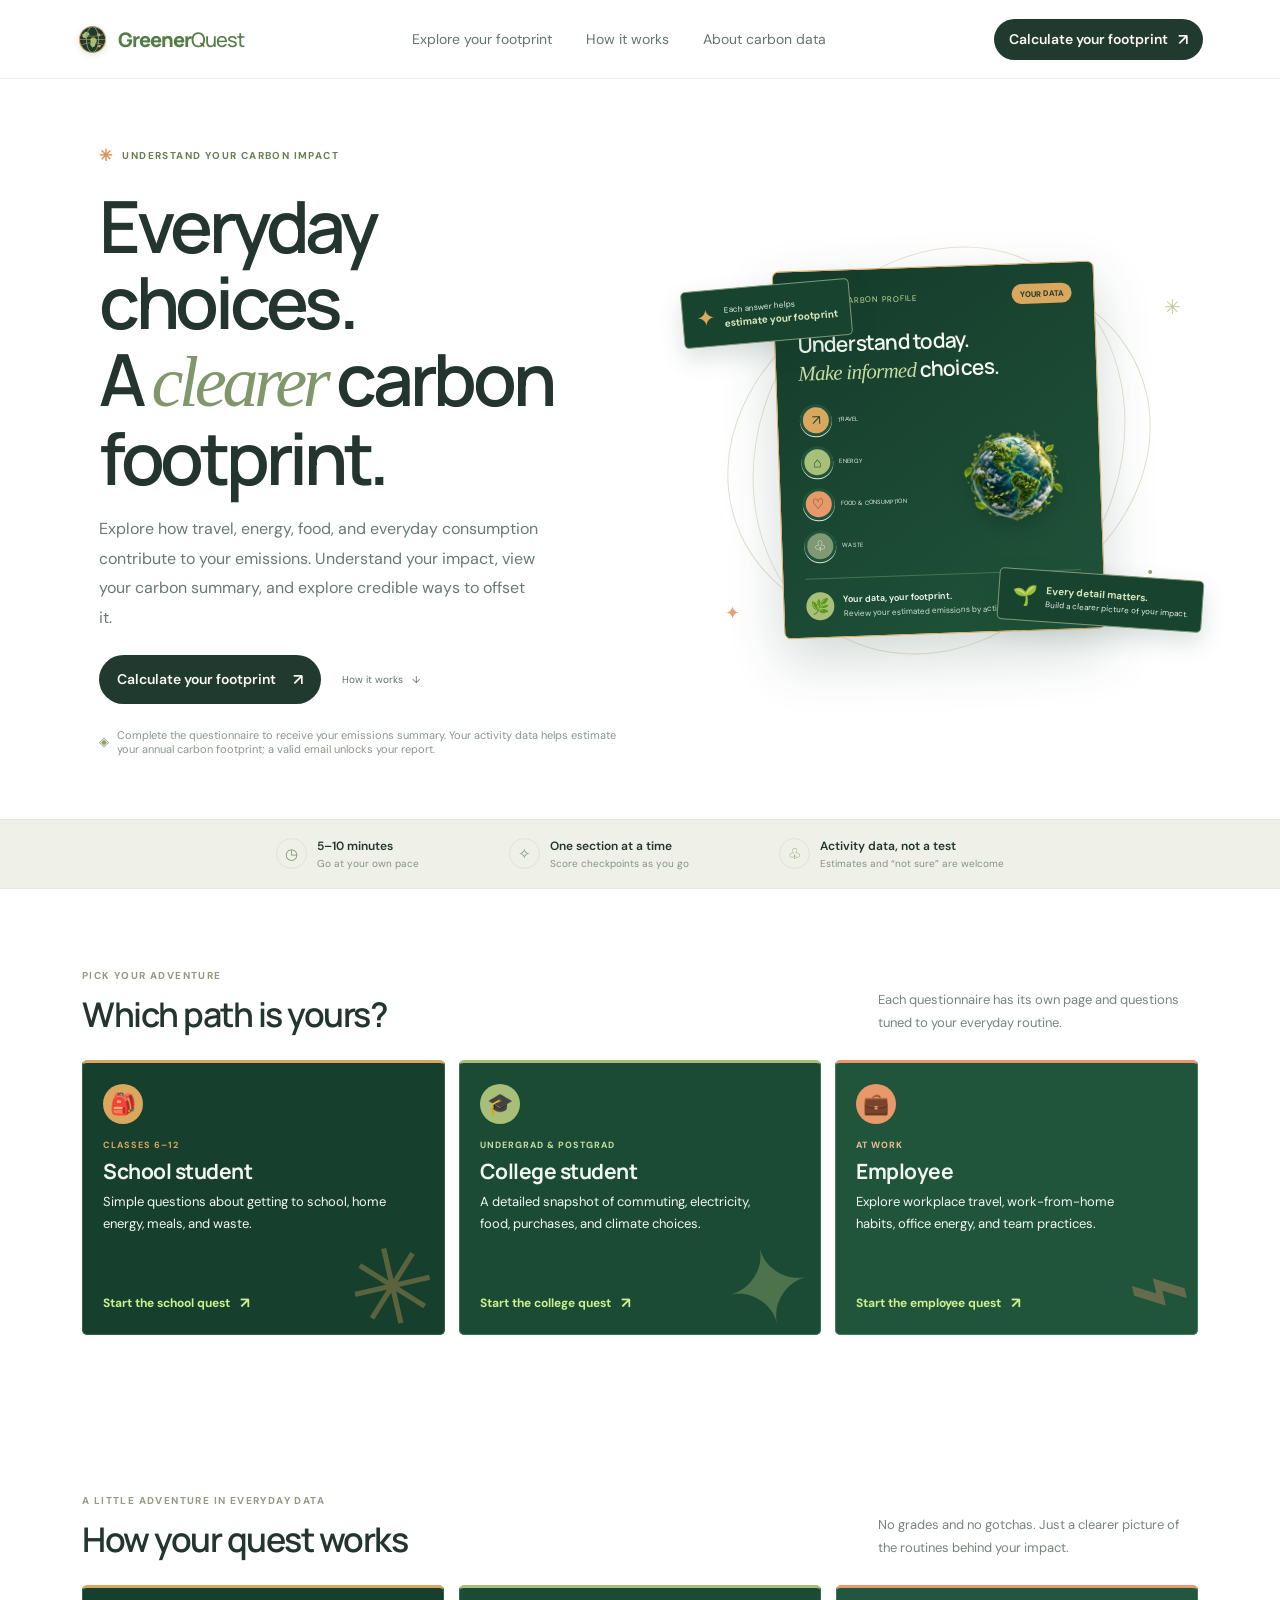
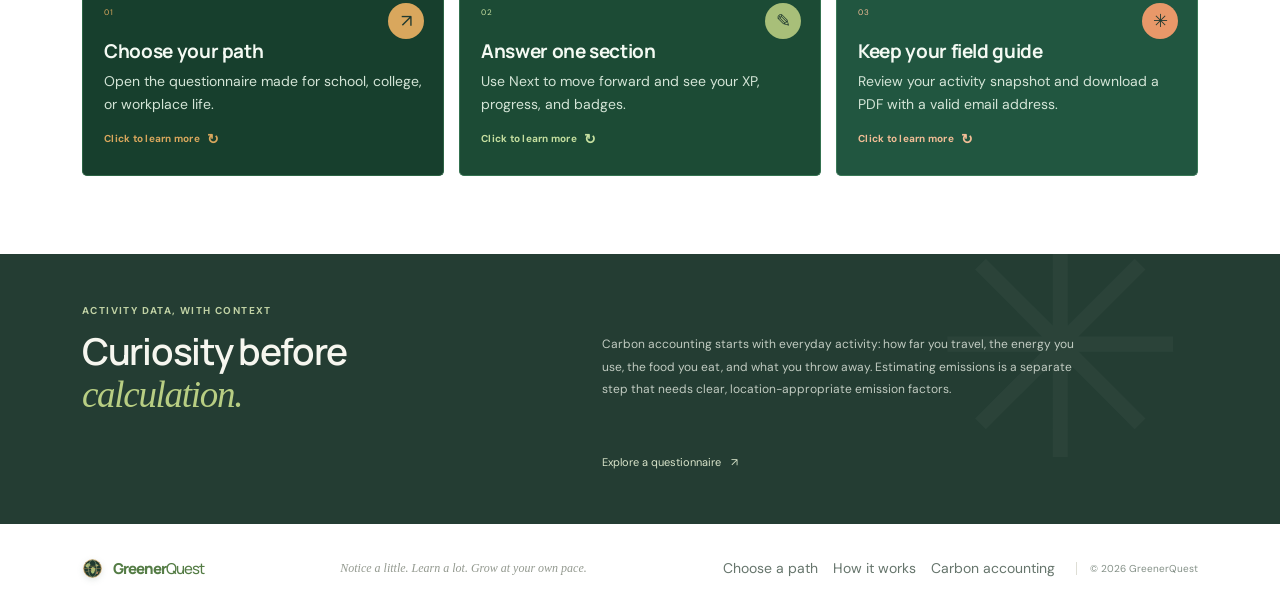
==== commit ebf429c7: "Rename site to GreenerQuest" ====
--- a/index.html
+++ b/index.html
@@ -5,7 +5,7 @@
     <meta name="viewport" content="width=device-width, initial-scale=1.0" />
     <meta name="theme-color" content="#ffffff" />
     <meta name="description" content="Explore your everyday climate habits with a gamified carbon accounting questionnaire for students and employees." />
-    <title>GreenQuest — pick your path</title>
+    <title>GreenerQuest — pick your path</title>
     <link rel="preconnect" href="https://fonts.googleapis.com" />
     <link rel="preconnect" href="https://fonts.gstatic.com" crossorigin />
     <link href="https://fonts.googleapis.com/css2?family=DM+Sans:wght@400;500;600;700&family=Manrope:wght@400;500;600;700;800&display=swap" rel="stylesheet" />
@@ -13,7 +13,7 @@
   </head>
   <body>
     <header class="site-header">
-      <a class="brand" href="#home" aria-label="GreenQuest home"><span class="brand-mark" aria-hidden="true"><svg class="brand-earth" viewBox="0 0 36 36" focusable="false"><circle cx="18" cy="18" r="15.2" fill="#203a30" stroke="#d9a75d" stroke-width="1.2"/><path d="M6.3 12.5 9.8 9l3.4.6 1.5 2.6-2.1 1.7-1.4 3-3.1-.5-2.1-2.2zM15.1 17.8l2.8-2.5 3.5 1 1.8 3.4-1.3 2.2-1.2 4-3.1 1.3-2.3-3.3.7-3.2zM23.6 10.4l2.9.9 1 2.4-2.5.8-1.8-1.7z" fill="#a8bf79"/><path d="m25.1 24.1 2.9.6-1.2 2.5-2.8-.4z" fill="#e89869"/><ellipse cx="18" cy="18" rx="7.1" ry="15" fill="none" stroke="#819875" stroke-width="1.15"/><path d="M3 18h30M5.1 11.6c7.9 3.6 17.9 3.6 25.8 0M5.1 24.4c7.9-3.6 17.9-3.6 25.8 0" fill="none" stroke="#d9a75d" stroke-width=".8" opacity=".78"/></svg></span><span>green<span class="brand-light">quest</span></span></a>
+      <a class="brand" href="#home" aria-label="GreenerQuest home"><span class="brand-mark" aria-hidden="true"><svg class="brand-earth" viewBox="0 0 36 36" focusable="false"><circle cx="18" cy="18" r="15.2" fill="#203a30" stroke="#d9a75d" stroke-width="1.2"/><path d="M6.3 12.5 9.8 9l3.4.6 1.5 2.6-2.1 1.7-1.4 3-3.1-.5-2.1-2.2zM15.1 17.8l2.8-2.5 3.5 1 1.8 3.4-1.3 2.2-1.2 4-3.1 1.3-2.3-3.3.7-3.2zM23.6 10.4l2.9.9 1 2.4-2.5.8-1.8-1.7z" fill="#a8bf79"/><path d="m25.1 24.1 2.9.6-1.2 2.5-2.8-.4z" fill="#e89869"/><ellipse cx="18" cy="18" rx="7.1" ry="15" fill="none" stroke="#819875" stroke-width="1.15"/><path d="M3 18h30M5.1 11.6c7.9 3.6 17.9 3.6 25.8 0M5.1 24.4c7.9-3.6 17.9-3.6 25.8 0" fill="none" stroke="#d9a75d" stroke-width=".8" opacity=".78"/></svg></span><span>Greener<span class="brand-light">Quest</span></span></a>
       <button class="menu-toggle" type="button" aria-label="Open menu" aria-expanded="false"><span></span><span></span></button>
       <nav class="main-nav" aria-label="Main navigation"><a href="#paths">Explore your footprint</a><a href="#how-it-works">How it works</a><a href="#about-data">About carbon data</a></nav>
       <a class="button button-dark button-small header-cta" href="#paths">Calculate your footprint <span aria-hidden="true">↗</span></a>
@@ -28,7 +28,7 @@
           <div class="hero-actions"><a class="button button-dark" href="#paths">Calculate your footprint <span aria-hidden="true">↗</span></a><a class="text-link" href="#how-it-works">How it works <span aria-hidden="true">↓</span></a></div>
           <div class="privacy-note"><span aria-hidden="true">◈</span><span>Complete the questionnaire to receive your emissions summary. Your activity data helps estimate your annual carbon footprint; a valid email unlocks your report.</span></div>
         </div>
-        <div class="hero-art" aria-label="GreenQuest carbon profile with a green Earth illustration">
+        <div class="hero-art" aria-label="GreenerQuest carbon profile with a green Earth illustration">
           <div class="art-orbit orbit-one"></div><div class="art-orbit orbit-two"></div>
           <div class="quest-preview">
             <div class="preview-top"><span class="preview-level"><span class="level-icon">✳</span> YOUR CARBON PROFILE</span><span class="preview-xp">YOUR DATA</span></div>
@@ -56,13 +56,13 @@
 
       <section class="how-section section-wrap" id="how-it-works">
         <div class="section-heading"><div><div class="eyebrow eyebrow-muted">A LITTLE ADVENTURE IN EVERYDAY DATA</div><h2>How your quest works</h2></div><p>No grades and no gotchas. Just a clearer picture of the routines behind your impact.</p></div>
-        <div class="how-grid"><button class="how-card" type="button" aria-expanded="false" aria-label="Choose your path. Show more details." data-front-label="Choose your path. Show more details." data-back-label="Choose your path. Return to overview."><span class="how-card-inner"><span class="how-card-face how-card-front"><span class="how-number">01</span><span class="how-illustration how-transport">↗</span><strong class="how-card-title">Choose your path</strong><span class="how-card-description">Open the questionnaire made for school, college, or workplace life.</span><span class="how-card-hint">Click to learn more <b aria-hidden="true">↻</b></span></span><span class="how-card-face how-card-back" aria-hidden="true"><span class="how-number">01 · YOUR ROUTE</span><strong class="how-card-title">A quest for your routine</strong><span class="how-card-description">Choose the school, college, or employee path that fits you. Each one uses examples from that part of everyday life.</span><span class="how-card-hint">Click to flip back <b aria-hidden="true">↻</b></span></span></span></button><button class="how-card" type="button" aria-expanded="false" aria-label="Answer one section. Show more details." data-front-label="Answer one section. Show more details." data-back-label="Answer one section. Return to overview."><span class="how-card-inner"><span class="how-card-face how-card-front"><span class="how-number">02</span><span class="how-illustration how-data">✎</span><strong class="how-card-title">Answer one section</strong><span class="how-card-description">Use Next to move forward and see your XP, progress, and badges.</span><span class="how-card-hint">Click to learn more <b aria-hidden="true">↻</b></span></span><span class="how-card-face how-card-back" aria-hidden="true"><span class="how-number">02 · YOUR PACE</span><strong class="how-card-title">One step at a time</strong><span class="how-card-description">Answer a section, then press Next to see your progress and XP. Estimates and “not sure” answers are welcome.</span><span class="how-card-hint">Click to flip back <b aria-hidden="true">↻</b></span></span></span></button><button class="how-card" type="button" aria-expanded="false" aria-label="Keep your field guide. Show more details." data-front-label="Keep your field guide. Show more details." data-back-label="Keep your field guide. Return to overview."><span class="how-card-inner"><span class="how-card-face how-card-front"><span class="how-number">03</span><span class="how-illustration how-badge">✳</span><strong class="how-card-title">Keep your field guide</strong><span class="how-card-description">Review your activity snapshot and download a PDF with a valid email address.</span><span class="how-card-hint">Click to learn more <b aria-hidden="true">↻</b></span></span><span class="how-card-face how-card-back" aria-hidden="true"><span class="how-number">03 · YOUR SUMMARY</span><strong class="how-card-title">Your answers, in one place</strong><span class="how-card-description">Review your section details, tracked emissions subtotal, and GreenQuest badge. Enter a valid email in the final section to unlock the PDF download.</span><span class="how-card-hint">Click to flip back <b aria-hidden="true">↻</b></span></span></span></button></div>
+        <div class="how-grid"><button class="how-card" type="button" aria-expanded="false" aria-label="Choose your path. Show more details." data-front-label="Choose your path. Show more details." data-back-label="Choose your path. Return to overview."><span class="how-card-inner"><span class="how-card-face how-card-front"><span class="how-number">01</span><span class="how-illustration how-transport">↗</span><strong class="how-card-title">Choose your path</strong><span class="how-card-description">Open the questionnaire made for school, college, or workplace life.</span><span class="how-card-hint">Click to learn more <b aria-hidden="true">↻</b></span></span><span class="how-card-face how-card-back" aria-hidden="true"><span class="how-number">01 · YOUR ROUTE</span><strong class="how-card-title">A quest for your routine</strong><span class="how-card-description">Choose the school, college, or employee path that fits you. Each one uses examples from that part of everyday life.</span><span class="how-card-hint">Click to flip back <b aria-hidden="true">↻</b></span></span></span></button><button class="how-card" type="button" aria-expanded="false" aria-label="Answer one section. Show more details." data-front-label="Answer one section. Show more details." data-back-label="Answer one section. Return to overview."><span class="how-card-inner"><span class="how-card-face how-card-front"><span class="how-number">02</span><span class="how-illustration how-data">✎</span><strong class="how-card-title">Answer one section</strong><span class="how-card-description">Use Next to move forward and see your XP, progress, and badges.</span><span class="how-card-hint">Click to learn more <b aria-hidden="true">↻</b></span></span><span class="how-card-face how-card-back" aria-hidden="true"><span class="how-number">02 · YOUR PACE</span><strong class="how-card-title">One step at a time</strong><span class="how-card-description">Answer a section, then press Next to see your progress and XP. Estimates and “not sure” answers are welcome.</span><span class="how-card-hint">Click to flip back <b aria-hidden="true">↻</b></span></span></span></button><button class="how-card" type="button" aria-expanded="false" aria-label="Keep your field guide. Show more details." data-front-label="Keep your field guide. Show more details." data-back-label="Keep your field guide. Return to overview."><span class="how-card-inner"><span class="how-card-face how-card-front"><span class="how-number">03</span><span class="how-illustration how-badge">✳</span><strong class="how-card-title">Keep your field guide</strong><span class="how-card-description">Review your activity snapshot and download a PDF with a valid email address.</span><span class="how-card-hint">Click to learn more <b aria-hidden="true">↻</b></span></span><span class="how-card-face how-card-back" aria-hidden="true"><span class="how-number">03 · YOUR SUMMARY</span><strong class="how-card-title">Your answers, in one place</strong><span class="how-card-description">Review your section details, tracked emissions subtotal, and GreenerQuest badge. Enter a valid email in the final section to unlock the PDF download.</span><span class="how-card-hint">Click to flip back <b aria-hidden="true">↻</b></span></span></span></button></div>
       </section>
 
       <section class="why-section" id="about-data"><div class="why-inner section-wrap"><div><div class="eyebrow eyebrow-light">ACTIVITY DATA, WITH CONTEXT</div><h2>Curiosity before<br /><em>calculation.</em></h2></div><p>Carbon accounting starts with everyday activity: how far you travel, the energy you use, the food you eat, and what you throw away. Estimating emissions is a separate step that needs clear, location-appropriate emission factors.</p><a class="why-link" href="school.html">Explore a questionnaire <span>↗</span></a></div></section>
     </main>
 
-    <footer class="site-footer"><a class="brand footer-brand" href="#home"><span class="brand-mark" aria-hidden="true"><svg class="brand-earth" viewBox="0 0 36 36" focusable="false"><circle cx="18" cy="18" r="15.2" fill="#203a30" stroke="#d9a75d" stroke-width="1.2"/><path d="M6.3 12.5 9.8 9l3.4.6 1.5 2.6-2.1 1.7-1.4 3-3.1-.5-2.1-2.2zM15.1 17.8l2.8-2.5 3.5 1 1.8 3.4-1.3 2.2-1.2 4-3.1 1.3-2.3-3.3.7-3.2zM23.6 10.4l2.9.9 1 2.4-2.5.8-1.8-1.7z" fill="#a8bf79"/><path d="m25.1 24.1 2.9.6-1.2 2.5-2.8-.4z" fill="#e89869"/><ellipse cx="18" cy="18" rx="7.1" ry="15" fill="none" stroke="#819875" stroke-width="1.15"/><path d="M3 18h30M5.1 11.6c7.9 3.6 17.9 3.6 25.8 0M5.1 24.4c7.9-3.6 17.9-3.6 25.8 0" fill="none" stroke="#d9a75d" stroke-width=".8" opacity=".78"/></svg></span><span>green<span class="brand-light">quest</span></span></a><span class="footer-note">Notice a little. Learn a lot. Grow at your own pace.</span><div class="footer-links"><a href="#paths">Choose a path</a><a href="#how-it-works">How it works</a><a href="#about-data">Carbon accounting</a></div><span class="copyright">© 2026 GreenQuest</span></footer>
+    <footer class="site-footer"><a class="brand footer-brand" href="#home"><span class="brand-mark" aria-hidden="true"><svg class="brand-earth" viewBox="0 0 36 36" focusable="false"><circle cx="18" cy="18" r="15.2" fill="#203a30" stroke="#d9a75d" stroke-width="1.2"/><path d="M6.3 12.5 9.8 9l3.4.6 1.5 2.6-2.1 1.7-1.4 3-3.1-.5-2.1-2.2zM15.1 17.8l2.8-2.5 3.5 1 1.8 3.4-1.3 2.2-1.2 4-3.1 1.3-2.3-3.3.7-3.2zM23.6 10.4l2.9.9 1 2.4-2.5.8-1.8-1.7z" fill="#a8bf79"/><path d="m25.1 24.1 2.9.6-1.2 2.5-2.8-.4z" fill="#e89869"/><ellipse cx="18" cy="18" rx="7.1" ry="15" fill="none" stroke="#819875" stroke-width="1.15"/><path d="M3 18h30M5.1 11.6c7.9 3.6 17.9 3.6 25.8 0M5.1 24.4c7.9-3.6 17.9-3.6 25.8 0" fill="none" stroke="#d9a75d" stroke-width=".8" opacity=".78"/></svg></span><span>Greener<span class="brand-light">Quest</span></span></a><span class="footer-note">Notice a little. Learn a lot. Grow at your own pace.</span><div class="footer-links"><a href="#paths">Choose a path</a><a href="#how-it-works">How it works</a><a href="#about-data">Carbon accounting</a></div><span class="copyright">© 2026 GreenerQuest</span></footer>
     <script src="home.js"></script>
   </body>
 </html>
--- a/styles.css
+++ b/styles.css
@@ -48,7 +48,7 @@
 .floating-note{background:#17432f;border-color:#3b7550;color:#e7f2e8;box-shadow:0 10px 24px #163b2a28}.floating-note strong{color:#d0f095}.note-spark,.note-leaf{color:#c9ee8b}
 @media(max-width:680px){.hero-earth-image{width:120px;height:138px;right:-4px}.map-stop small{font-size:5.8px}}
 
-/* Reuse the Earth mark palette as accents throughout GreenQuest cards. */
+/* Reuse the Earth mark palette as accents throughout GreenerQuest cards. */
 :root{--logo-forest:#203a30;--logo-olive:#819875;--logo-sage:#a8bf79;--logo-gold:#d9a75d;--logo-peach:#e89869}
 .brand-mark{width:31px;height:31px;display:inline-flex;flex:none;transform:none}
 .brand-earth{display:block;width:100%;height:100%;filter:drop-shadow(0 2px 3px #203a3022)}
@@ -166,4 +166,5 @@
 .how-card-back .how-card-description{font-size:13px;line-height:1.6}
 .how-card-back .how-card-hint{margin-top:10px}
 @media(max-width:680px){.how-card{min-height:165px;padding:0}.how-card-inner{min-height:165px}.how-card-face{padding:16px}.how-card-front .how-number,.how-card-back .how-number{top:16px;left:16px}.how-card-front .how-illustration{top:13px;right:16px}.how-card-title{font-size:18px}.how-card-description{font-size:13px}.how-card-back .how-card-description{font-size:12px}}
-@media(prefers-reduced-motion:reduce){.how-card-inner{transition:none}}+@media(prefers-reduced-motion:reduce){.how-card-inner{transition:none}}
+.number-control{display:grid;gap:8px;margin-left:25px}.number-control .number-wrap{margin-left:0;gap:9px;flex-wrap:wrap}.number-control .number-wrap input{width:min(190px,68%)}.range-wrap{display:grid;grid-template-columns:minmax(100px,1fr) minmax(140px,auto);align-items:center;gap:12px}.number-range{width:100%;height:27px;margin:0;accent-color:#37814b;cursor:pointer;touch-action:pan-y}.number-range:focus-visible{outline:3px solid #bfd5a6;outline-offset:3px;border-radius:99px}.range-value{min-width:130px;color:#42664b;font-size:12px;font-weight:700;text-align:right}.number-control .number-hint{display:block;margin:0;color:#829087;font-size:10px}.section-celebration{position:fixed;inset:0;z-index:60;display:grid;place-items:center;padding:24px;pointer-events:none}.section-celebration[hidden]{display:none}.celebration-card{position:relative;min-width:min(390px,calc(100vw - 40px));max-width:calc(100vw - 40px);padding:24px 28px 22px;border:1px solid #cfe0c4;border-radius:18px;background:linear-gradient(135deg,#f7fbed,#ffffff 55%,#edf5e8);box-shadow:0 24px 75px #163e2833;text-align:center;opacity:0;transform:translateY(18px) scale(.88)}.section-celebration.is-celebrating .celebration-card{animation:celebration-popup 2.35s cubic-bezier(.18,.82,.24,1) both}.celebration-overline,.celebration-title,.celebration-reward{position:relative;z-index:1;display:block}.celebration-overline{color:#648451;font-size:10px;font-weight:800;letter-spacing:1.3px}.celebration-title{margin-top:7px;color:#1f4732;font-family:var(--display);font-size:23px;line-height:1.25;letter-spacing:-.5px}.celebration-reward{margin-top:9px;color:#567348;font-size:13px;font-weight:700}.celebration-reward i{padding:0 4px;color:#98ad83;font-style:normal}.leaf-burst{position:absolute;inset:-90px;pointer-events:none}.celebration-leaf{position:absolute;left:50%;top:50%;width:20px;height:13px;border-radius:100% 0 100% 0;background:linear-gradient(140deg,#c2ea7b,#3b914c 78%);box-shadow:0 4px 10px #317d4430;opacity:0;transform:translate(-50%,-50%) scale(.25)}.celebration-leaf:after{position:absolute;top:50%;left:3px;width:14px;height:1px;background:#e9f8ce;content:"";transform:rotate(-29deg);transform-origin:left center}.section-celebration.is-celebrating .celebration-leaf{animation:leaf-pop 1.35s cubic-bezier(.14,.78,.27,1) var(--leaf-delay,0ms) both}.leaf-one{--leaf-x:-142px;--leaf-y:-83px;--leaf-rotation:-38deg;--leaf-delay:0ms}.leaf-two{--leaf-x:125px;--leaf-y:-110px;--leaf-rotation:37deg;--leaf-delay:65ms}.leaf-three{--leaf-x:-174px;--leaf-y:18px;--leaf-rotation:22deg;--leaf-delay:120ms}.leaf-four{--leaf-x:165px;--leaf-y:3px;--leaf-rotation:-33deg;--leaf-delay:35ms}.leaf-five{--leaf-x:-105px;--leaf-y:104px;--leaf-rotation:48deg;--leaf-delay:165ms}.leaf-six{--leaf-x:111px;--leaf-y:94px;--leaf-rotation:-16deg;--leaf-delay:95ms}@keyframes celebration-popup{0%{opacity:0;transform:translateY(18px) scale(.88)}12%{opacity:1;transform:translateY(-3px) scale(1.02)}22%,79%{opacity:1;transform:translateY(0) scale(1)}100%{opacity:0;transform:translateY(-12px) scale(.97)}}@keyframes leaf-pop{0%{opacity:0;transform:translate(-50%,-50%) scale(.25) rotate(0)}16%{opacity:1}100%{opacity:0;transform:translate(calc(-50% + var(--leaf-x)),calc(-50% + var(--leaf-y))) scale(1) rotate(var(--leaf-rotation))}}@media(max-width:680px){.number-control{margin-left:31px;gap:6px}.number-control .number-wrap input{width:min(210px,70%)}.range-wrap{grid-template-columns:minmax(0,1fr);gap:2px}.range-value{min-width:0;font-size:11px;text-align:right}.celebration-card{padding:21px 18px 19px}.celebration-title{font-size:20px}.celebration-reward{font-size:12px}.leaf-burst{inset:-75px}.leaf-one{--leaf-x:-104px}.leaf-two{--leaf-x:93px}.leaf-three{--leaf-x:-122px}.leaf-four{--leaf-x:116px}.leaf-five{--leaf-x:-78px}.leaf-six{--leaf-x:82px}}@media(prefers-reduced-motion:reduce){.section-celebration.is-celebrating .celebration-card{animation:none;opacity:1;transform:none}.section-celebration.is-celebrating .celebration-leaf{animation:none;opacity:0}}
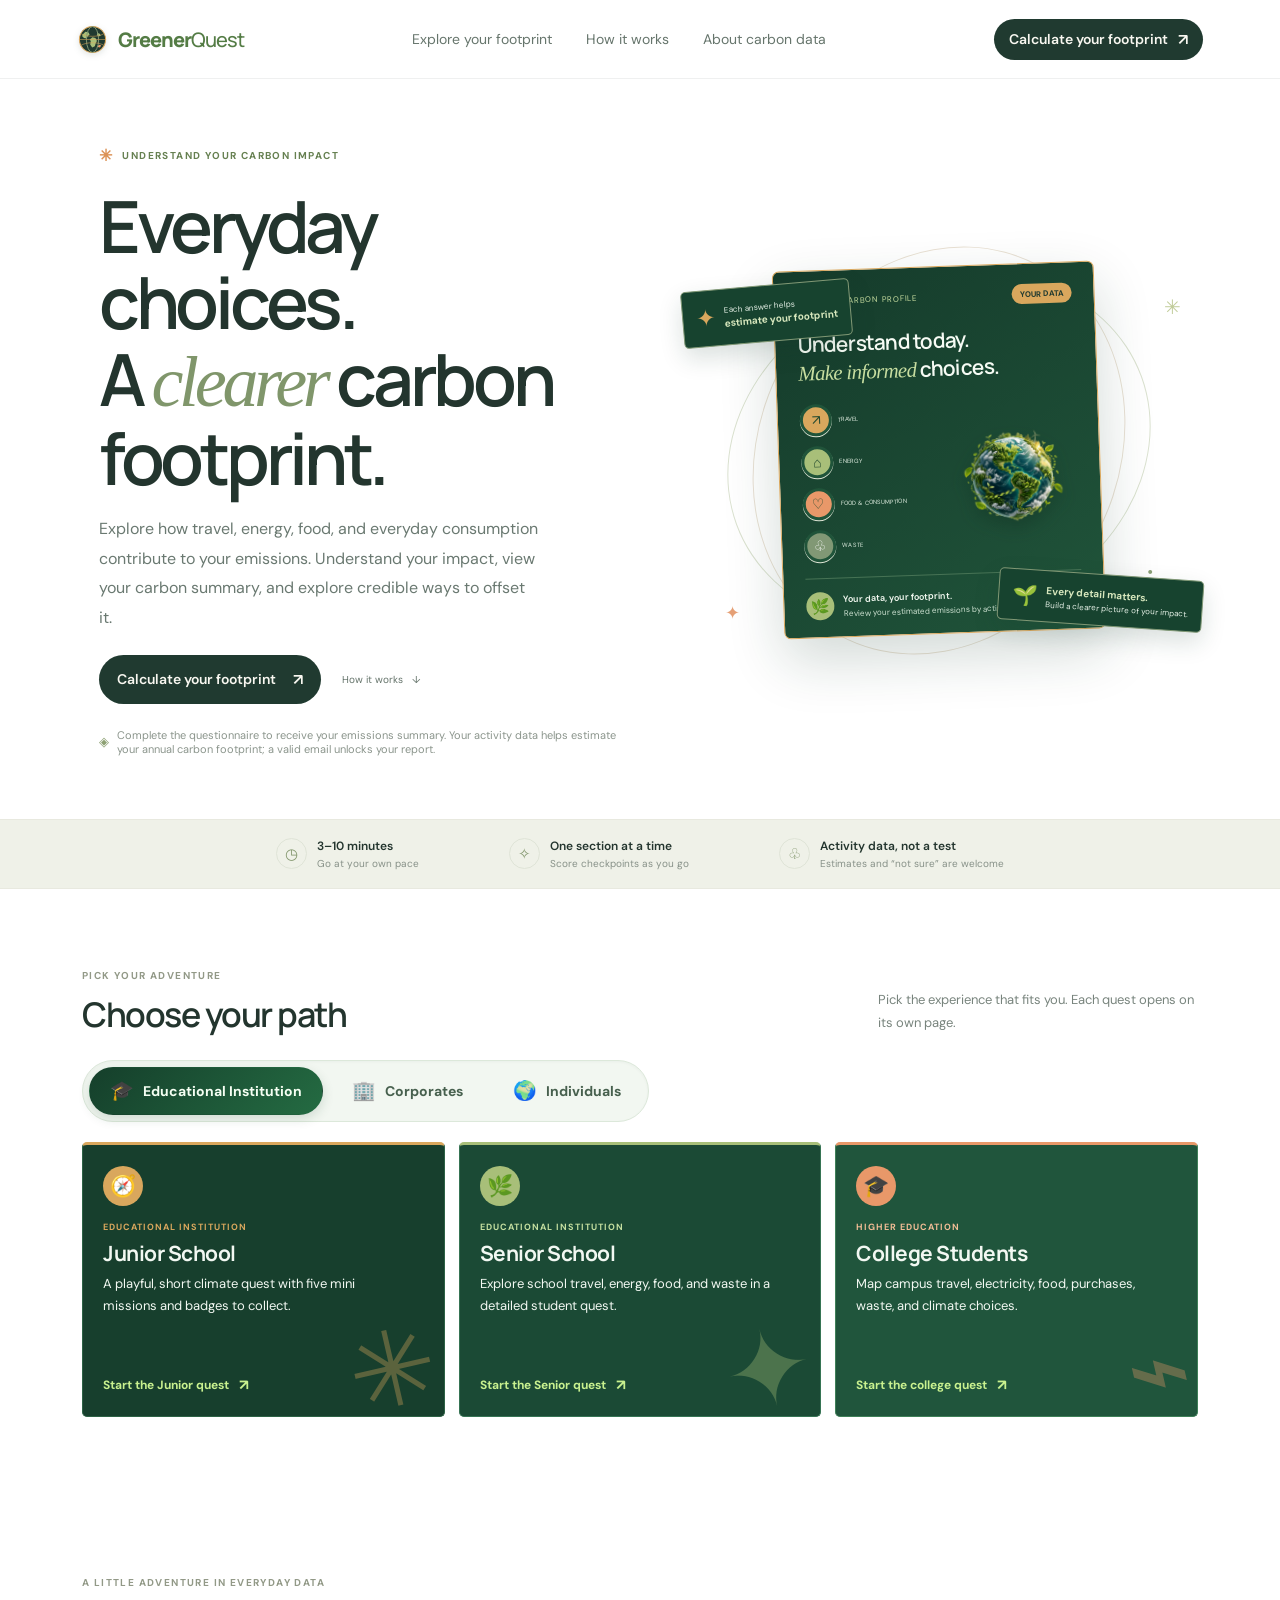
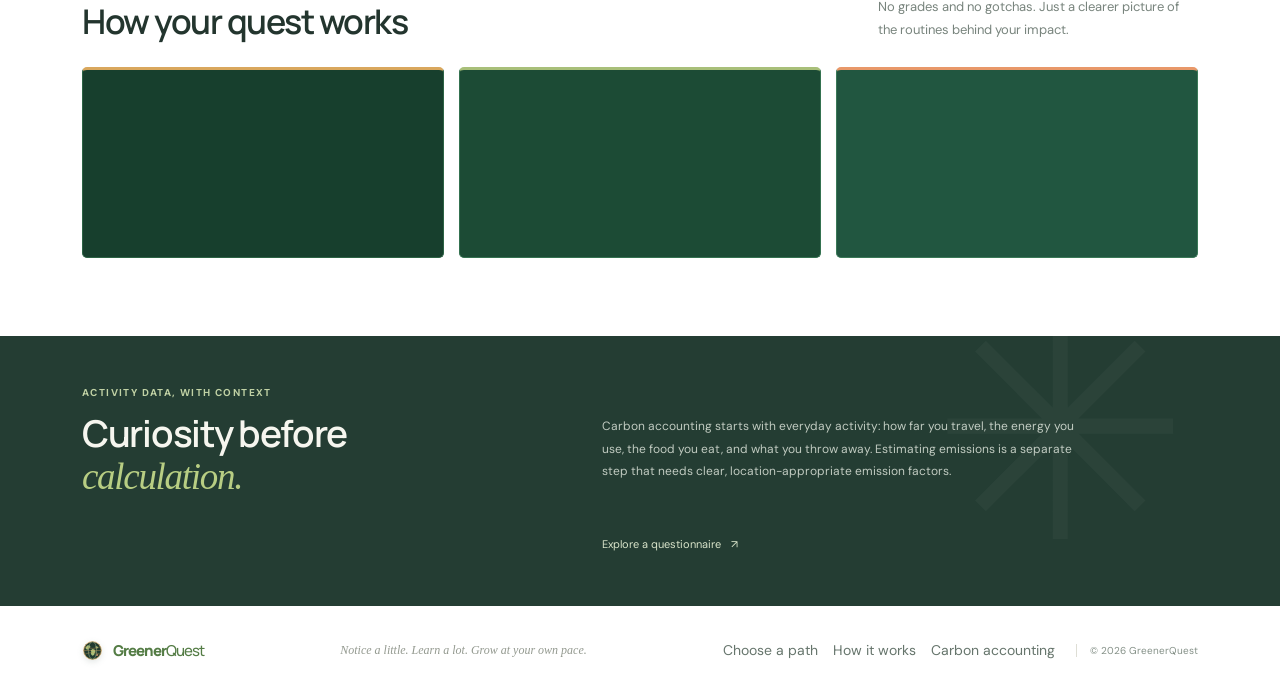
==== commit f9078a0f: "Add audience paths and required quiz answers" ====
--- a/index.html
+++ b/index.html
@@ -42,24 +42,41 @@
         </div>
       </section>
 
-      <section class="quick-facts"><div><span class="fact-icon">◷</span><span><strong>5–10 minutes</strong><small>Go at your own pace</small></span></div><div><span class="fact-icon">✧</span><span><strong>One section at a time</strong><small>Score checkpoints as you go</small></span></div><div><span class="fact-icon">♧</span><span><strong>Activity data, not a test</strong><small>Estimates and “not sure” are welcome</small></span></div></section>
+      <section class="quick-facts"><div><span class="fact-icon">◷</span><span><strong>3–10 minutes</strong><small>Go at your own pace</small></span></div><div><span class="fact-icon">✧</span><span><strong>One section at a time</strong><small>Score checkpoints as you go</small></span></div><div><span class="fact-icon">♧</span><span><strong>Activity data, not a test</strong><small>Estimates and “not sure” are welcome</small></span></div></section>
 
       <section class="audience-section section-wrap" id="paths">
-        <div class="section-heading"><div><div class="eyebrow eyebrow-muted">PICK YOUR ADVENTURE</div><h2>Which path is yours?</h2></div><p>Each questionnaire has its own page and questions tuned to your everyday routine.</p></div>
-        <div class="audience-grid">
-          <a class="audience-card audience-school" href="school.html"><span class="audience-icon">🎒</span><span class="audience-kicker">CLASSES 6–12</span><h3>School student</h3><p>Simple questions about getting to school, home energy, meals, and waste.</p><span class="audience-link">Start the school quest <b>↗</b></span><span class="audience-doodle">✳</span></a>
-          <a class="audience-card audience-college" href="college.html"><span class="audience-icon">🎓</span><span class="audience-kicker">UNDERGRAD & POSTGRAD</span><h3>College student</h3><p>A detailed snapshot of commuting, electricity, food, purchases, and climate choices.</p><span class="audience-link">Start the college quest <b>↗</b></span><span class="audience-doodle">✦</span></a>
-          <a class="audience-card audience-employee" href="employee.html"><span class="audience-icon">💼</span><span class="audience-kicker">AT WORK</span><h3>Employee</h3><p>Explore workplace travel, work-from-home habits, office energy, and team practices.</p><span class="audience-link">Start the employee quest <b>↗</b></span><span class="audience-doodle">⌁</span></a>
+        <div class="section-heading"><div><div class="eyebrow eyebrow-muted">PICK YOUR ADVENTURE</div><h2>Choose your path</h2></div><p>Pick the experience that fits you. Each quest opens on its own page.</p></div>
+        <div class="audience-tabs" role="tablist" aria-label="Choose your audience">
+          <button class="audience-tab is-active" id="tab-institutions" type="button" role="tab" aria-selected="true" aria-controls="panel-institutions" tabindex="0"><span aria-hidden="true">🎓</span> Educational Institution</button>
+          <button class="audience-tab" id="tab-corporates" type="button" role="tab" aria-selected="false" aria-controls="panel-corporates" tabindex="-1"><span aria-hidden="true">🏢</span> Corporates</button>
+          <button class="audience-tab" id="tab-individuals" type="button" role="tab" aria-selected="false" aria-controls="panel-individuals" tabindex="-1"><span aria-hidden="true">🌍</span> Individuals</button>
+        </div>
+        <div class="audience-panel" id="panel-institutions" role="tabpanel" aria-labelledby="tab-institutions">
+          <div class="audience-grid">
+            <a class="audience-card audience-school" href="junior.html"><span class="audience-icon">🧭</span><span class="audience-kicker">EDUCATIONAL INSTITUTION</span><h3>Junior School</h3><p>A playful, short climate quest with five mini missions and badges to collect.</p><span class="audience-link">Start the Junior quest <b>↗</b></span><span class="audience-doodle">✳</span></a>
+            <a class="audience-card audience-college" href="school.html"><span class="audience-icon">🌿</span><span class="audience-kicker">EDUCATIONAL INSTITUTION</span><h3>Senior School</h3><p>Explore school travel, energy, food, and waste in a detailed student quest.</p><span class="audience-link">Start the Senior quest <b>↗</b></span><span class="audience-doodle">✦</span></a>
+            <a class="audience-card audience-employee" href="college.html"><span class="audience-icon">🎓</span><span class="audience-kicker">HIGHER EDUCATION</span><h3>College Students</h3><p>Map campus travel, electricity, food, purchases, waste, and climate choices.</p><span class="audience-link">Start the college quest <b>↗</b></span><span class="audience-doodle">⌁</span></a>
+          </div>
+        </div>
+        <div class="audience-panel" id="panel-corporates" role="tabpanel" aria-labelledby="tab-corporates" hidden>
+          <div class="audience-grid audience-grid-single">
+            <a class="audience-card audience-employee" href="employee.html"><span class="audience-icon">💼</span><span class="audience-kicker">CORPORATE TEAMS</span><h3>Employee questionnaire</h3><p>Explore workplace travel, work-from-home routines, office energy, meals, and team practices.</p><span class="audience-link">Start the employee quest <b>↗</b></span><span class="audience-doodle">⌁</span></a>
+          </div>
+        </div>
+        <div class="audience-panel" id="panel-individuals" role="tabpanel" aria-labelledby="tab-individuals" hidden>
+          <div class="audience-grid audience-grid-single">
+            <a class="audience-card audience-school" href="individual.html"><span class="audience-icon">🌎</span><span class="audience-kicker">PERSONAL CLIMATE QUEST</span><h3>Individuals</h3><p>Take a personal quiz about travel, home energy, food, shopping, and everyday climate choices.</p><span class="audience-link">Start your individual quest <b>↗</b></span><span class="audience-doodle">✳</span></a>
+          </div>
         </div>
         
       </section>
 
       <section class="how-section section-wrap" id="how-it-works">
         <div class="section-heading"><div><div class="eyebrow eyebrow-muted">A LITTLE ADVENTURE IN EVERYDAY DATA</div><h2>How your quest works</h2></div><p>No grades and no gotchas. Just a clearer picture of the routines behind your impact.</p></div>
-        <div class="how-grid"><button class="how-card" type="button" aria-expanded="false" aria-label="Choose your path. Show more details." data-front-label="Choose your path. Show more details." data-back-label="Choose your path. Return to overview."><span class="how-card-inner"><span class="how-card-face how-card-front"><span class="how-number">01</span><span class="how-illustration how-transport">↗</span><strong class="how-card-title">Choose your path</strong><span class="how-card-description">Open the questionnaire made for school, college, or workplace life.</span><span class="how-card-hint">Click to learn more <b aria-hidden="true">↻</b></span></span><span class="how-card-face how-card-back" aria-hidden="true"><span class="how-number">01 · YOUR ROUTE</span><strong class="how-card-title">A quest for your routine</strong><span class="how-card-description">Choose the school, college, or employee path that fits you. Each one uses examples from that part of everyday life.</span><span class="how-card-hint">Click to flip back <b aria-hidden="true">↻</b></span></span></span></button><button class="how-card" type="button" aria-expanded="false" aria-label="Answer one section. Show more details." data-front-label="Answer one section. Show more details." data-back-label="Answer one section. Return to overview."><span class="how-card-inner"><span class="how-card-face how-card-front"><span class="how-number">02</span><span class="how-illustration how-data">✎</span><strong class="how-card-title">Answer one section</strong><span class="how-card-description">Use Next to move forward and see your XP, progress, and badges.</span><span class="how-card-hint">Click to learn more <b aria-hidden="true">↻</b></span></span><span class="how-card-face how-card-back" aria-hidden="true"><span class="how-number">02 · YOUR PACE</span><strong class="how-card-title">One step at a time</strong><span class="how-card-description">Answer a section, then press Next to see your progress and XP. Estimates and “not sure” answers are welcome.</span><span class="how-card-hint">Click to flip back <b aria-hidden="true">↻</b></span></span></span></button><button class="how-card" type="button" aria-expanded="false" aria-label="Keep your field guide. Show more details." data-front-label="Keep your field guide. Show more details." data-back-label="Keep your field guide. Return to overview."><span class="how-card-inner"><span class="how-card-face how-card-front"><span class="how-number">03</span><span class="how-illustration how-badge">✳</span><strong class="how-card-title">Keep your field guide</strong><span class="how-card-description">Review your activity snapshot and download a PDF with a valid email address.</span><span class="how-card-hint">Click to learn more <b aria-hidden="true">↻</b></span></span><span class="how-card-face how-card-back" aria-hidden="true"><span class="how-number">03 · YOUR SUMMARY</span><strong class="how-card-title">Your answers, in one place</strong><span class="how-card-description">Review your section details, tracked emissions subtotal, and GreenerQuest badge. Enter a valid email in the final section to unlock the PDF download.</span><span class="how-card-hint">Click to flip back <b aria-hidden="true">↻</b></span></span></span></button></div>
+        <div class="how-grid"><button class="how-card" type="button" aria-expanded="false" aria-label="Choose your path. Show more details." data-front-label="Choose your path. Show more details." data-back-label="Choose your path. Return to overview."><span class="how-card-inner"><span class="how-card-face how-card-front"><span class="how-number">01</span><span class="how-illustration how-transport">↗</span><strong class="how-card-title">Choose your path</strong><span class="how-card-description">Choose an education, corporate, or individual quest.</span><span class="how-card-hint">Click to learn more <b aria-hidden="true">↻</b></span></span><span class="how-card-face how-card-back" aria-hidden="true"><span class="how-number">01 · YOUR ROUTE</span><strong class="how-card-title">A quest for your routine</strong><span class="how-card-description">Choose Junior School, Senior School, College Students, Corporates, or Individuals. Each path opens its own questionnaire.</span><span class="how-card-hint">Click to flip back <b aria-hidden="true">↻</b></span></span></span></button><button class="how-card" type="button" aria-expanded="false" aria-label="Answer one section. Show more details." data-front-label="Answer one section. Show more details." data-back-label="Answer one section. Return to overview."><span class="how-card-inner"><span class="how-card-face how-card-front"><span class="how-number">02</span><span class="how-illustration how-data">✎</span><strong class="how-card-title">Answer one section</strong><span class="how-card-description">Use Next to move forward and see your XP, progress, and badges.</span><span class="how-card-hint">Click to learn more <b aria-hidden="true">↻</b></span></span><span class="how-card-face how-card-back" aria-hidden="true"><span class="how-number">02 · YOUR PACE</span><strong class="how-card-title">One step at a time</strong><span class="how-card-description">Answer a section, then press Next to see your progress and XP. Estimates and “not sure” answers are welcome.</span><span class="how-card-hint">Click to flip back <b aria-hidden="true">↻</b></span></span></span></button><button class="how-card" type="button" aria-expanded="false" aria-label="Keep your field guide. Show more details." data-front-label="Keep your field guide. Show more details." data-back-label="Keep your field guide. Return to overview."><span class="how-card-inner"><span class="how-card-face how-card-front"><span class="how-number">03</span><span class="how-illustration how-badge">✳</span><strong class="how-card-title">Keep your field guide</strong><span class="how-card-description">Review your activity snapshot and download a PDF with a valid email address.</span><span class="how-card-hint">Click to learn more <b aria-hidden="true">↻</b></span></span><span class="how-card-face how-card-back" aria-hidden="true"><span class="how-number">03 · YOUR SUMMARY</span><strong class="how-card-title">Your answers, in one place</strong><span class="how-card-description">Review your section details, tracked emissions subtotal, and GreenerQuest badge. Enter a valid email in the final section to unlock the PDF download.</span><span class="how-card-hint">Click to flip back <b aria-hidden="true">↻</b></span></span></span></button></div>
       </section>
 
-      <section class="why-section" id="about-data"><div class="why-inner section-wrap"><div><div class="eyebrow eyebrow-light">ACTIVITY DATA, WITH CONTEXT</div><h2>Curiosity before<br /><em>calculation.</em></h2></div><p>Carbon accounting starts with everyday activity: how far you travel, the energy you use, the food you eat, and what you throw away. Estimating emissions is a separate step that needs clear, location-appropriate emission factors.</p><a class="why-link" href="school.html">Explore a questionnaire <span>↗</span></a></div></section>
+      <section class="why-section" id="about-data"><div class="why-inner section-wrap"><div><div class="eyebrow eyebrow-light">ACTIVITY DATA, WITH CONTEXT</div><h2>Curiosity before<br /><em>calculation.</em></h2></div><p>Carbon accounting starts with everyday activity: how far you travel, the energy you use, the food you eat, and what you throw away. Estimating emissions is a separate step that needs clear, location-appropriate emission factors.</p><a class="why-link" href="#paths">Explore a questionnaire <span>↗</span></a></div></section>
     </main>
 
     <footer class="site-footer"><a class="brand footer-brand" href="#home"><span class="brand-mark" aria-hidden="true"><svg class="brand-earth" viewBox="0 0 36 36" focusable="false"><circle cx="18" cy="18" r="15.2" fill="#203a30" stroke="#d9a75d" stroke-width="1.2"/><path d="M6.3 12.5 9.8 9l3.4.6 1.5 2.6-2.1 1.7-1.4 3-3.1-.5-2.1-2.2zM15.1 17.8l2.8-2.5 3.5 1 1.8 3.4-1.3 2.2-1.2 4-3.1 1.3-2.3-3.3.7-3.2zM23.6 10.4l2.9.9 1 2.4-2.5.8-1.8-1.7z" fill="#a8bf79"/><path d="m25.1 24.1 2.9.6-1.2 2.5-2.8-.4z" fill="#e89869"/><ellipse cx="18" cy="18" rx="7.1" ry="15" fill="none" stroke="#819875" stroke-width="1.15"/><path d="M3 18h30M5.1 11.6c7.9 3.6 17.9 3.6 25.8 0M5.1 24.4c7.9-3.6 17.9-3.6 25.8 0" fill="none" stroke="#d9a75d" stroke-width=".8" opacity=".78"/></svg></span><span>Greener<span class="brand-light">Quest</span></span></a><span class="footer-note">Notice a little. Learn a lot. Grow at your own pace.</span><div class="footer-links"><a href="#paths">Choose a path</a><a href="#how-it-works">How it works</a><a href="#about-data">Carbon accounting</a></div><span class="copyright">© 2026 GreenerQuest</span></footer>
--- a/styles.css
+++ b/styles.css
@@ -168,3 +168,47 @@
 @media(max-width:680px){.how-card{min-height:165px;padding:0}.how-card-inner{min-height:165px}.how-card-face{padding:16px}.how-card-front .how-number,.how-card-back .how-number{top:16px;left:16px}.how-card-front .how-illustration{top:13px;right:16px}.how-card-title{font-size:18px}.how-card-description{font-size:13px}.how-card-back .how-card-description{font-size:12px}}
 @media(prefers-reduced-motion:reduce){.how-card-inner{transition:none}}
 .number-control{display:grid;gap:8px;margin-left:25px}.number-control .number-wrap{margin-left:0;gap:9px;flex-wrap:wrap}.number-control .number-wrap input{width:min(190px,68%)}.range-wrap{display:grid;grid-template-columns:minmax(100px,1fr) minmax(140px,auto);align-items:center;gap:12px}.number-range{width:100%;height:27px;margin:0;accent-color:#37814b;cursor:pointer;touch-action:pan-y}.number-range:focus-visible{outline:3px solid #bfd5a6;outline-offset:3px;border-radius:99px}.range-value{min-width:130px;color:#42664b;font-size:12px;font-weight:700;text-align:right}.number-control .number-hint{display:block;margin:0;color:#829087;font-size:10px}.section-celebration{position:fixed;inset:0;z-index:60;display:grid;place-items:center;padding:24px;pointer-events:none}.section-celebration[hidden]{display:none}.celebration-card{position:relative;min-width:min(390px,calc(100vw - 40px));max-width:calc(100vw - 40px);padding:24px 28px 22px;border:1px solid #cfe0c4;border-radius:18px;background:linear-gradient(135deg,#f7fbed,#ffffff 55%,#edf5e8);box-shadow:0 24px 75px #163e2833;text-align:center;opacity:0;transform:translateY(18px) scale(.88)}.section-celebration.is-celebrating .celebration-card{animation:celebration-popup 2.35s cubic-bezier(.18,.82,.24,1) both}.celebration-overline,.celebration-title,.celebration-reward{position:relative;z-index:1;display:block}.celebration-overline{color:#648451;font-size:10px;font-weight:800;letter-spacing:1.3px}.celebration-title{margin-top:7px;color:#1f4732;font-family:var(--display);font-size:23px;line-height:1.25;letter-spacing:-.5px}.celebration-reward{margin-top:9px;color:#567348;font-size:13px;font-weight:700}.celebration-reward i{padding:0 4px;color:#98ad83;font-style:normal}.leaf-burst{position:absolute;inset:-90px;pointer-events:none}.celebration-leaf{position:absolute;left:50%;top:50%;width:20px;height:13px;border-radius:100% 0 100% 0;background:linear-gradient(140deg,#c2ea7b,#3b914c 78%);box-shadow:0 4px 10px #317d4430;opacity:0;transform:translate(-50%,-50%) scale(.25)}.celebration-leaf:after{position:absolute;top:50%;left:3px;width:14px;height:1px;background:#e9f8ce;content:"";transform:rotate(-29deg);transform-origin:left center}.section-celebration.is-celebrating .celebration-leaf{animation:leaf-pop 1.35s cubic-bezier(.14,.78,.27,1) var(--leaf-delay,0ms) both}.leaf-one{--leaf-x:-142px;--leaf-y:-83px;--leaf-rotation:-38deg;--leaf-delay:0ms}.leaf-two{--leaf-x:125px;--leaf-y:-110px;--leaf-rotation:37deg;--leaf-delay:65ms}.leaf-three{--leaf-x:-174px;--leaf-y:18px;--leaf-rotation:22deg;--leaf-delay:120ms}.leaf-four{--leaf-x:165px;--leaf-y:3px;--leaf-rotation:-33deg;--leaf-delay:35ms}.leaf-five{--leaf-x:-105px;--leaf-y:104px;--leaf-rotation:48deg;--leaf-delay:165ms}.leaf-six{--leaf-x:111px;--leaf-y:94px;--leaf-rotation:-16deg;--leaf-delay:95ms}@keyframes celebration-popup{0%{opacity:0;transform:translateY(18px) scale(.88)}12%{opacity:1;transform:translateY(-3px) scale(1.02)}22%,79%{opacity:1;transform:translateY(0) scale(1)}100%{opacity:0;transform:translateY(-12px) scale(.97)}}@keyframes leaf-pop{0%{opacity:0;transform:translate(-50%,-50%) scale(.25) rotate(0)}16%{opacity:1}100%{opacity:0;transform:translate(calc(-50% + var(--leaf-x)),calc(-50% + var(--leaf-y))) scale(1) rotate(var(--leaf-rotation))}}@media(max-width:680px){.number-control{margin-left:31px;gap:6px}.number-control .number-wrap input{width:min(210px,70%)}.range-wrap{grid-template-columns:minmax(0,1fr);gap:2px}.range-value{min-width:0;font-size:11px;text-align:right}.celebration-card{padding:21px 18px 19px}.celebration-title{font-size:20px}.celebration-reward{font-size:12px}.leaf-burst{inset:-75px}.leaf-one{--leaf-x:-104px}.leaf-two{--leaf-x:93px}.leaf-three{--leaf-x:-122px}.leaf-four{--leaf-x:116px}.leaf-five{--leaf-x:-78px}.leaf-six{--leaf-x:82px}}@media(prefers-reduced-motion:reduce){.section-celebration.is-celebrating .celebration-card{animation:none;opacity:1;transform:none}.section-celebration.is-celebrating .celebration-leaf{animation:none;opacity:0}}
+.leaf-seven{--leaf-x:-83px;--leaf-y:-155px;--leaf-rotation:52deg;--leaf-delay:70ms}.leaf-eight{--leaf-x:91px;--leaf-y:-151px;--leaf-rotation:-48deg;--leaf-delay:145ms}.leaf-nine{--leaf-x:-204px;--leaf-y:-51px;--leaf-rotation:31deg;--leaf-delay:190ms}.leaf-ten{--leaf-x:203px;--leaf-y:-48px;--leaf-rotation:-29deg;--leaf-delay:225ms}.tier-leaf{display:none;background:linear-gradient(140deg,var(--tier-light),var(--tier-mid) 48%,var(--tier-dark) 88%)}.section-celebration.has-tier .tier-leaf{display:block}.tier-leaf-one{--leaf-x:-198px;--leaf-y:91px;--leaf-rotation:24deg;--leaf-delay:95ms}.tier-leaf-two{--leaf-x:199px;--leaf-y:91px;--leaf-rotation:-25deg;--leaf-delay:175ms}.tier-leaf-three{--leaf-x:-72px;--leaf-y:160px;--leaf-rotation:54deg;--leaf-delay:235ms}.tier-leaf-four{--leaf-x:77px;--leaf-y:157px;--leaf-rotation:-43deg;--leaf-delay:120ms}.section-celebration.tier-platinum{--tier-light:#fbfdff;--tier-mid:#d5dfe7;--tier-dark:#8b9cab;--tier-deep:#526779;--tier-rim:#f5fbff}.section-celebration.tier-gold{--tier-light:#fff2b5;--tier-mid:#e8bd4b;--tier-dark:#a96e14;--tier-deep:#725014;--tier-rim:#fff2b5}.section-celebration.tier-silver{--tier-light:#f7f8fa;--tier-mid:#c7ced6;--tier-dark:#808b98;--tier-deep:#596572;--tier-rim:#ffffff}.section-celebration.tier-bronze{--tier-light:#f9dfc8;--tier-mid:#d6975c;--tier-dark:#9a5227;--tier-deep:#75421f;--tier-rim:#ffead7}.celebration-tier-mark{display:flex;align-items:center;justify-content:center;gap:8px;margin-top:12px;animation:coin-arrive .55s cubic-bezier(.18,.84,.25,1) both}.celebration-coin{display:grid;width:31px;height:31px;place-items:center;border:2px solid var(--tier-rim);border-radius:50%;background:radial-gradient(circle at 32% 25%,var(--tier-light),var(--tier-mid) 58%,var(--tier-dark));box-shadow:0 3px 9px #30405040;color:var(--tier-deep);font-size:16px;text-shadow:0 1px #ffffff9c}.celebration-tier-label{color:var(--tier-deep);font-size:12px;font-weight:800;letter-spacing:.35px}.section-celebration.tier-platinum .celebration-leaf:after,.section-celebration.tier-silver .celebration-leaf:after{background:#ffffffd9}.section-celebration.tier-gold .celebration-leaf:after,.section-celebration.tier-bronze .celebration-leaf:after{background:#fff7d6}.section-celebration.is-celebrating .celebration-coin{animation:coin-spin .8s cubic-bezier(.18,.82,.25,1) both}@keyframes coin-arrive{from{opacity:0;transform:translateY(7px) scale(.7)}to{opacity:1;transform:translateY(0) scale(1)}}@keyframes coin-spin{from{transform:rotate(-25deg) scale(.55)}65%{transform:rotate(12deg) scale(1.12)}to{transform:rotate(0) scale(1)}}@media(max-width:680px){.leaf-seven{--leaf-x:-62px;--leaf-y:-143px}.leaf-eight{--leaf-x:66px;--leaf-y:-141px}.leaf-nine{--leaf-x:-135px;--leaf-y:-43px}.leaf-ten{--leaf-x:134px;--leaf-y:-42px}.tier-leaf-one{--leaf-x:-135px;--leaf-y:72px}.tier-leaf-two{--leaf-x:137px;--leaf-y:72px}.tier-leaf-three{--leaf-x:-61px;--leaf-y:145px}.tier-leaf-four{--leaf-x:64px;--leaf-y:142px}.celebration-tier-label{font-size:11px}}@media(prefers-reduced-motion:reduce){.section-celebration.is-celebrating .celebration-tier-mark,.section-celebration.is-celebrating .celebration-coin{animation:none}}
+.school-level-picker{display:grid;grid-template-columns:repeat(2,minmax(0,1fr));gap:10px;max-width:660px;padding:0;margin:0 0 18px;border:0}
+.school-level-picker legend{grid-column:1/-1;margin:0 0 5px;color:#31553d;font-size:14px;font-weight:800}
+.school-level-option{position:relative;display:flex;align-items:center;gap:12px;min-height:72px;padding:12px 40px 12px 14px;border:1px solid #c7ddc4;border-radius:10px;background:linear-gradient(140deg,#eaf6e8,#d5ecd4);color:#173d2a;text-align:left;cursor:pointer;transition:transform .18s,box-shadow .18s,border-color .18s,background .18s}
+.school-level-option:nth-of-type(2){background:linear-gradient(140deg,#d5ecd7,#b8ddb9)}
+.school-level-option:hover{transform:translateY(-2px);box-shadow:0 8px 18px #17472c20}
+.school-level-option:focus-visible{outline:3px solid #d9a75d;outline-offset:3px}
+.school-level-option.is-active{border-color:#185335;background:linear-gradient(140deg,#153f2b,#246b42);color:#f5fff3;box-shadow:0 8px 20px #17472c24}
+.school-level-emoji{display:grid;place-items:center;flex:0 0 40px;height:40px;border-radius:50%;background:#fafff1;font-size:22px;box-shadow:0 2px 7px #173d2a14}
+.school-level-option>span:nth-child(2){display:grid;gap:4px}
+.school-level-option strong{font-family:var(--display);font-size:16px;line-height:1.2}
+.school-level-option small{font-size:11px;line-height:1.4;color:#59745e}
+.school-level-option.is-active small{color:#d7edcf}
+.level-choice-check{position:absolute;right:12px;top:50%;display:grid;place-items:center;width:22px;height:22px;transform:translateY(-50%) scale(.7);border-radius:50%;background:#d6ef9e;color:#19412b;font-size:13px;font-weight:900;opacity:0;transition:opacity .18s,transform .18s}
+.school-level-option.is-active .level-choice-check{transform:translateY(-50%) scale(1);opacity:1}
+.school-level-option.is-active .school-level-emoji{animation:school-emoji-pop .5s cubic-bezier(.16,.8,.3,1) both}
+@keyframes school-emoji-pop{0%{transform:scale(.65) rotate(-12deg)}65%{transform:scale(1.15) rotate(5deg)}100%{transform:scale(1) rotate(0)}}
+@media(max-width:680px){.school-level-picker{gap:7px;margin-bottom:14px}.school-level-option{min-height:68px;padding:10px 30px 10px 9px;gap:8px}.school-level-emoji{flex-basis:32px;height:32px;font-size:18px}.school-level-option strong{font-size:13px}.school-level-option small{font-size:9px}.level-choice-check{right:6px;width:18px;height:18px;font-size:11px}}
+@media(prefers-reduced-motion:reduce){.school-level-option,.level-choice-check{transition:none}.school-level-option.is-active .school-level-emoji{animation:none}}
+.audience-tabs{display:flex;align-items:center;gap:8px;margin:22px 0 20px;padding:6px;width:fit-content;max-width:100%;border:1px solid #dce8da;border-radius:999px;background:#f2f7f1;box-shadow:inset 0 1px 3px #173d2a0a}
+.audience-tab{display:inline-flex;align-items:center;justify-content:center;gap:9px;min-height:48px;padding:10px 20px;border:1px solid transparent;border-radius:999px;background:transparent;color:#47604e;font-size:14px;font-weight:700;cursor:pointer;transition:background .2s,color .2s,box-shadow .2s,transform .2s}
+.audience-tab>span{font-size:19px}
+.audience-tab:hover{transform:translateY(-1px);color:#173f2d}
+.audience-tab:focus-visible{outline:3px solid #d9a75d;outline-offset:3px}
+.audience-tab.is-active{background:linear-gradient(135deg,#153f2b,#246b42);color:#f5fff3;box-shadow:0 4px 12px #17472c28}
+.audience-panel[hidden]{display:none!important}
+.audience-grid-single{grid-template-columns:minmax(280px,520px);justify-content:center}
+.audience-grid-single .audience-card{min-height:245px}
+@media(max-width:680px){.audience-tabs{width:100%;gap:3px;padding:4px;margin:16px 0}.audience-tab{flex:1;gap:5px;min-height:46px;padding:8px 7px;font-size:11px}.audience-tab>span{font-size:16px}.audience-grid-single{grid-template-columns:1fr}}
+.school-level-summary{display:flex;align-items:center;gap:10px;width:fit-content;max-width:100%;margin:0 0 18px;padding:10px 15px;border:1px solid #cfe2ca;border-radius:9px;background:linear-gradient(135deg,#e7f4e5,#d2ead0);color:#1a472e}
+.school-level-summary>span{font-size:22px}
+.school-level-summary strong{font-family:var(--display);font-size:15px}
+.school-level-summary small{padding-left:9px;border-left:1px solid #abcba6;color:#53745a;font-size:11px}
+.mandatory-question-policy{display:grid;gap:3px;margin:12px 0 14px;padding:12px 15px;border:1px solid #d6e7d1;border-left:4px solid #38754a;border-radius:8px;background:#f1f7ef;color:#36583d}
+.mandatory-question-policy strong{font-size:13px}
+.mandatory-question-policy span{font-size:11px;line-height:1.5;color:#66796a}
+.section-required-progress{display:flex;align-items:center;justify-content:space-between;gap:12px;margin:-5px 0 14px;padding:9px 12px;border-radius:7px;background:#f1f7ef;color:#426348}
+.section-required-progress strong{font-size:12px}
+.section-required-progress span{font-size:11px;color:#6d7c70;text-align:right}
+.question-requirement{flex:0 0 auto;padding:4px 7px;border:1px solid #e2e8dd;border-radius:999px;background:#f5f7f2;color:#7a867d;font-size:10px;font-weight:700;line-height:1.2}
+.question-requirement.is-required{border-color:#b8d4b4;background:#e7f3e5;color:#286139}
+.question-card.is-required-question{border-left:3px solid #57905d}
+@media(max-width:680px){.school-level-summary{gap:7px;padding:9px 11px}.school-level-summary>span{font-size:19px}.school-level-summary strong{font-size:13px}.school-level-summary small{font-size:9px}.mandatory-question-policy{padding:10px 11px}.mandatory-question-policy strong{font-size:11px}.mandatory-question-policy span{font-size:10px}.section-required-progress{align-items:flex-start;flex-direction:column;gap:4px}.section-required-progress span{text-align:left;font-size:10px}.question-requirement{font-size:9px;padding:4px 6px}}
+.question-heading h4{flex:1 1 auto}
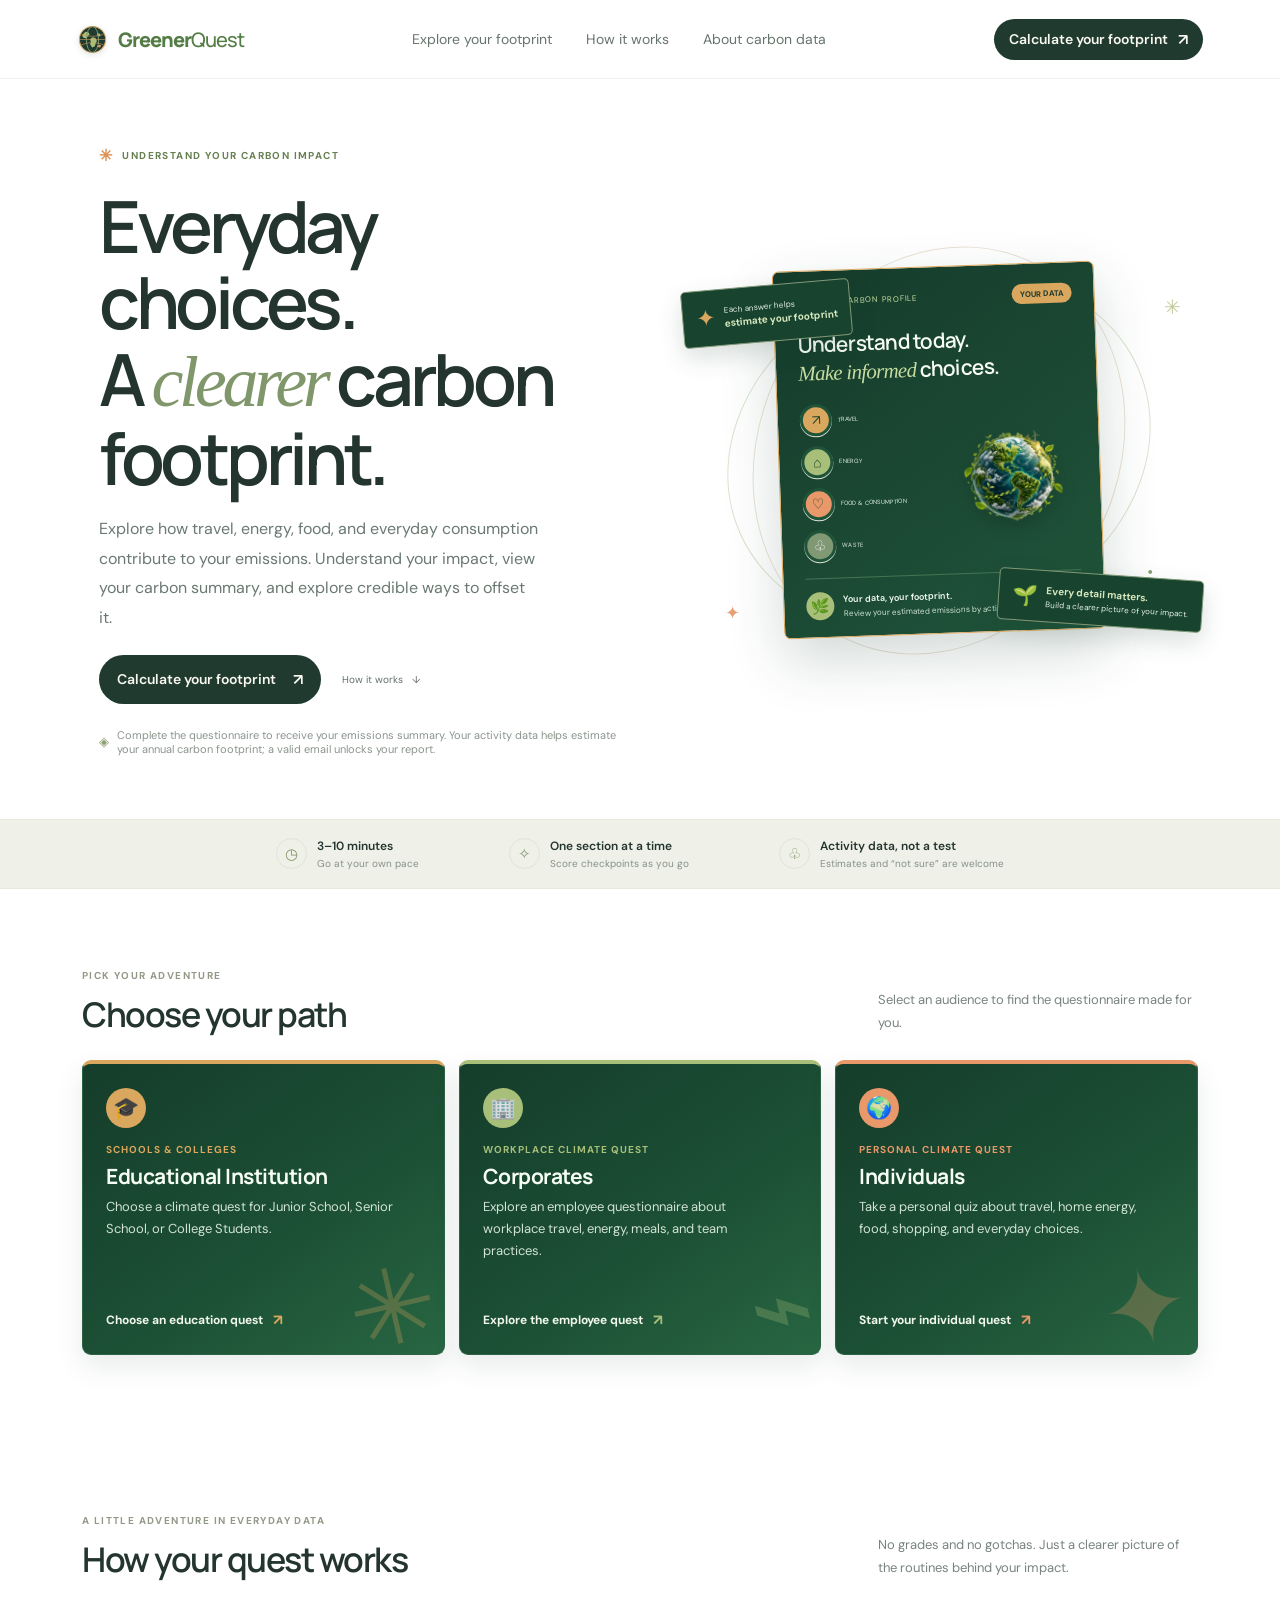
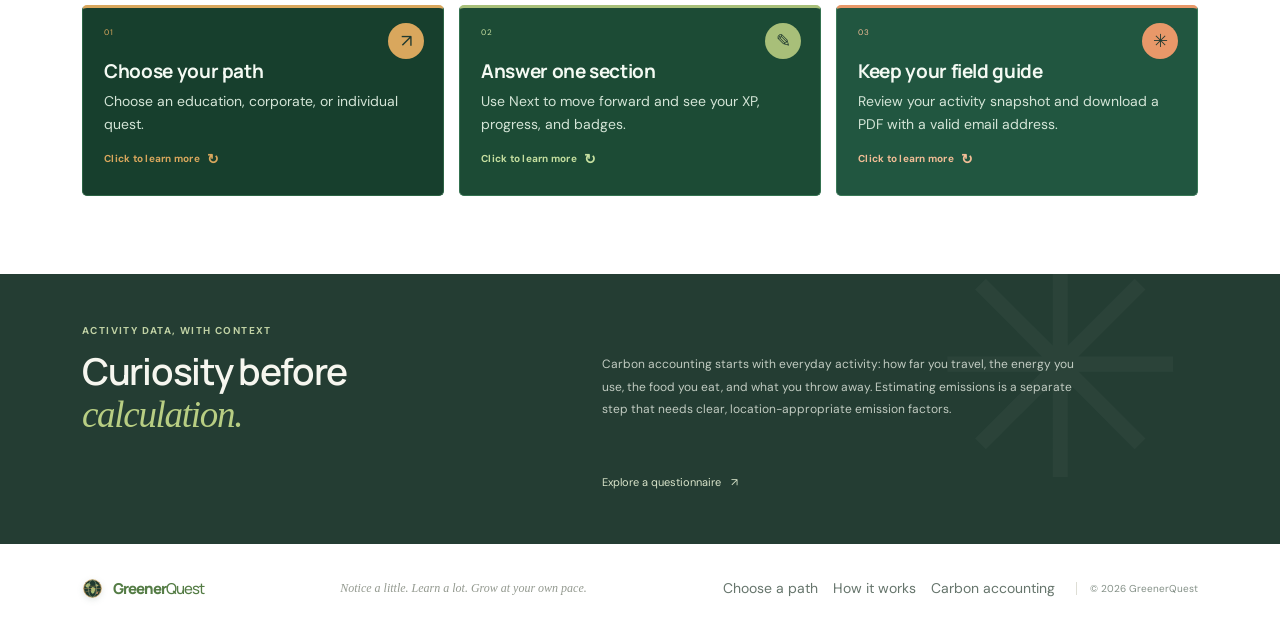
==== commit a77ab5b0: "Add audience selection pages" ====
--- a/index.html
+++ b/index.html
@@ -4,7 +4,7 @@
     <meta charset="UTF-8" />
     <meta name="viewport" content="width=device-width, initial-scale=1.0" />
     <meta name="theme-color" content="#ffffff" />
-    <meta name="description" content="Explore your everyday climate habits with a gamified carbon accounting questionnaire for students and employees." />
+    <meta name="description" content="Explore everyday climate habits with gamified GreenerQuest questionnaires for students, employees, and individuals." />
     <title>GreenerQuest — pick your path</title>
     <link rel="preconnect" href="https://fonts.googleapis.com" />
     <link rel="preconnect" href="https://fonts.gstatic.com" crossorigin />
@@ -45,30 +45,12 @@
       <section class="quick-facts"><div><span class="fact-icon">◷</span><span><strong>3–10 minutes</strong><small>Go at your own pace</small></span></div><div><span class="fact-icon">✧</span><span><strong>One section at a time</strong><small>Score checkpoints as you go</small></span></div><div><span class="fact-icon">♧</span><span><strong>Activity data, not a test</strong><small>Estimates and “not sure” are welcome</small></span></div></section>
 
       <section class="audience-section section-wrap" id="paths">
-        <div class="section-heading"><div><div class="eyebrow eyebrow-muted">PICK YOUR ADVENTURE</div><h2>Choose your path</h2></div><p>Pick the experience that fits you. Each quest opens on its own page.</p></div>
-        <div class="audience-tabs" role="tablist" aria-label="Choose your audience">
-          <button class="audience-tab is-active" id="tab-institutions" type="button" role="tab" aria-selected="true" aria-controls="panel-institutions" tabindex="0"><span aria-hidden="true">🎓</span> Educational Institution</button>
-          <button class="audience-tab" id="tab-corporates" type="button" role="tab" aria-selected="false" aria-controls="panel-corporates" tabindex="-1"><span aria-hidden="true">🏢</span> Corporates</button>
-          <button class="audience-tab" id="tab-individuals" type="button" role="tab" aria-selected="false" aria-controls="panel-individuals" tabindex="-1"><span aria-hidden="true">🌍</span> Individuals</button>
+        <div class="section-heading"><div><div class="eyebrow eyebrow-muted">PICK YOUR ADVENTURE</div><h2>Choose your path</h2></div><p>Select an audience to find the questionnaire made for you.</p></div>
+        <div class="audience-grid audience-grid-home">
+          <a class="audience-card audience-dark audience-dark-gold" href="educational-institution.html"><span class="audience-icon">🎓</span><span class="audience-kicker">SCHOOLS & COLLEGES</span><h3>Educational Institution</h3><p>Choose a climate quest for Junior School, Senior School, or College Students.</p><span class="audience-link">Choose an education quest <b>↗</b></span><span class="audience-doodle">✳</span></a>
+          <a class="audience-card audience-dark audience-dark-sage" href="corporates.html"><span class="audience-icon">🏢</span><span class="audience-kicker">WORKPLACE CLIMATE QUEST</span><h3>Corporates</h3><p>Explore an employee questionnaire about workplace travel, energy, meals, and team practices.</p><span class="audience-link">Explore the employee quest <b>↗</b></span><span class="audience-doodle">⌁</span></a>
+          <a class="audience-card audience-dark audience-dark-peach" href="individual.html"><span class="audience-icon">🌍</span><span class="audience-kicker">PERSONAL CLIMATE QUEST</span><h3>Individuals</h3><p>Take a personal quiz about travel, home energy, food, shopping, and everyday choices.</p><span class="audience-link">Start your individual quest <b>↗</b></span><span class="audience-doodle">✦</span></a>
         </div>
-        <div class="audience-panel" id="panel-institutions" role="tabpanel" aria-labelledby="tab-institutions">
-          <div class="audience-grid">
-            <a class="audience-card audience-school" href="junior.html"><span class="audience-icon">🧭</span><span class="audience-kicker">EDUCATIONAL INSTITUTION</span><h3>Junior School</h3><p>A playful, short climate quest with five mini missions and badges to collect.</p><span class="audience-link">Start the Junior quest <b>↗</b></span><span class="audience-doodle">✳</span></a>
-            <a class="audience-card audience-college" href="school.html"><span class="audience-icon">🌿</span><span class="audience-kicker">EDUCATIONAL INSTITUTION</span><h3>Senior School</h3><p>Explore school travel, energy, food, and waste in a detailed student quest.</p><span class="audience-link">Start the Senior quest <b>↗</b></span><span class="audience-doodle">✦</span></a>
-            <a class="audience-card audience-employee" href="college.html"><span class="audience-icon">🎓</span><span class="audience-kicker">HIGHER EDUCATION</span><h3>College Students</h3><p>Map campus travel, electricity, food, purchases, waste, and climate choices.</p><span class="audience-link">Start the college quest <b>↗</b></span><span class="audience-doodle">⌁</span></a>
-          </div>
-        </div>
-        <div class="audience-panel" id="panel-corporates" role="tabpanel" aria-labelledby="tab-corporates" hidden>
-          <div class="audience-grid audience-grid-single">
-            <a class="audience-card audience-employee" href="employee.html"><span class="audience-icon">💼</span><span class="audience-kicker">CORPORATE TEAMS</span><h3>Employee questionnaire</h3><p>Explore workplace travel, work-from-home routines, office energy, meals, and team practices.</p><span class="audience-link">Start the employee quest <b>↗</b></span><span class="audience-doodle">⌁</span></a>
-          </div>
-        </div>
-        <div class="audience-panel" id="panel-individuals" role="tabpanel" aria-labelledby="tab-individuals" hidden>
-          <div class="audience-grid audience-grid-single">
-            <a class="audience-card audience-school" href="individual.html"><span class="audience-icon">🌎</span><span class="audience-kicker">PERSONAL CLIMATE QUEST</span><h3>Individuals</h3><p>Take a personal quiz about travel, home energy, food, shopping, and everyday climate choices.</p><span class="audience-link">Start your individual quest <b>↗</b></span><span class="audience-doodle">✳</span></a>
-          </div>
-        </div>
-        
       </section>
 
       <section class="how-section section-wrap" id="how-it-works">
--- a/styles.css
+++ b/styles.css
@@ -187,16 +187,20 @@
 @keyframes school-emoji-pop{0%{transform:scale(.65) rotate(-12deg)}65%{transform:scale(1.15) rotate(5deg)}100%{transform:scale(1) rotate(0)}}
 @media(max-width:680px){.school-level-picker{gap:7px;margin-bottom:14px}.school-level-option{min-height:68px;padding:10px 30px 10px 9px;gap:8px}.school-level-emoji{flex-basis:32px;height:32px;font-size:18px}.school-level-option strong{font-size:13px}.school-level-option small{font-size:9px}.level-choice-check{right:6px;width:18px;height:18px;font-size:11px}}
 @media(prefers-reduced-motion:reduce){.school-level-option,.level-choice-check{transition:none}.school-level-option.is-active .school-level-emoji{animation:none}}
-.audience-tabs{display:flex;align-items:center;gap:8px;margin:22px 0 20px;padding:6px;width:fit-content;max-width:100%;border:1px solid #dce8da;border-radius:999px;background:#f2f7f1;box-shadow:inset 0 1px 3px #173d2a0a}
-.audience-tab{display:inline-flex;align-items:center;justify-content:center;gap:9px;min-height:48px;padding:10px 20px;border:1px solid transparent;border-radius:999px;background:transparent;color:#47604e;font-size:14px;font-weight:700;cursor:pointer;transition:background .2s,color .2s,box-shadow .2s,transform .2s}
-.audience-tab>span{font-size:19px}
-.audience-tab:hover{transform:translateY(-1px);color:#173f2d}
-.audience-tab:focus-visible{outline:3px solid #d9a75d;outline-offset:3px}
-.audience-tab.is-active{background:linear-gradient(135deg,#153f2b,#246b42);color:#f5fff3;box-shadow:0 4px 12px #17472c28}
-.audience-panel[hidden]{display:none!important}
+.audience-card.audience-dark{min-height:295px;padding:24px 23px;border:1px solid #2b6344;border-top:4px solid var(--card-accent,#a8bf79);border-radius:9px;background:linear-gradient(145deg,#153d2b 0%,#1c5035 58%,#286642 100%);color:#f5fff3;box-shadow:0 12px 28px #143d2a18}
+.audience-card.audience-dark:hover{transform:translateY(-5px);background:linear-gradient(145deg,#17462f 0%,#205a3b 58%,#30734b 100%);box-shadow:0 18px 34px #143d2a2b}
+.audience-card.audience-dark:focus-visible{outline:3px solid #d9a75d;outline-offset:4px}
+.audience-dark-gold{--card-accent:#d9a75d}.audience-dark-sage{--card-accent:#a8bf79}.audience-dark-peach{--card-accent:#e89869}
+.audience-card.audience-dark .audience-icon{background:var(--card-accent);color:#173b29}
+.audience-card.audience-dark .audience-kicker{color:var(--card-accent);font-size:10px}
+.audience-card.audience-dark h3{color:#f7fff3}
+.audience-card.audience-dark p{color:#d1e3d3}
+.audience-card.audience-dark .audience-link{color:#f1f8e9}
+.audience-card.audience-dark .audience-link b{color:var(--card-accent)}
+.audience-card.audience-dark .audience-doodle{color:var(--card-accent);opacity:.28}
 .audience-grid-single{grid-template-columns:minmax(280px,520px);justify-content:center}
 .audience-grid-single .audience-card{min-height:245px}
-@media(max-width:680px){.audience-tabs{width:100%;gap:3px;padding:4px;margin:16px 0}.audience-tab{flex:1;gap:5px;min-height:46px;padding:8px 7px;font-size:11px}.audience-tab>span{font-size:16px}.audience-grid-single{grid-template-columns:1fr}}
+@media(max-width:680px){.audience-card.audience-dark{min-height:225px;padding:19px}.audience-grid-single{grid-template-columns:1fr}}
 .school-level-summary{display:flex;align-items:center;gap:10px;width:fit-content;max-width:100%;margin:0 0 18px;padding:10px 15px;border:1px solid #cfe2ca;border-radius:9px;background:linear-gradient(135deg,#e7f4e5,#d2ead0);color:#1a472e}
 .school-level-summary>span{font-size:22px}
 .school-level-summary strong{font-family:var(--display);font-size:15px}
